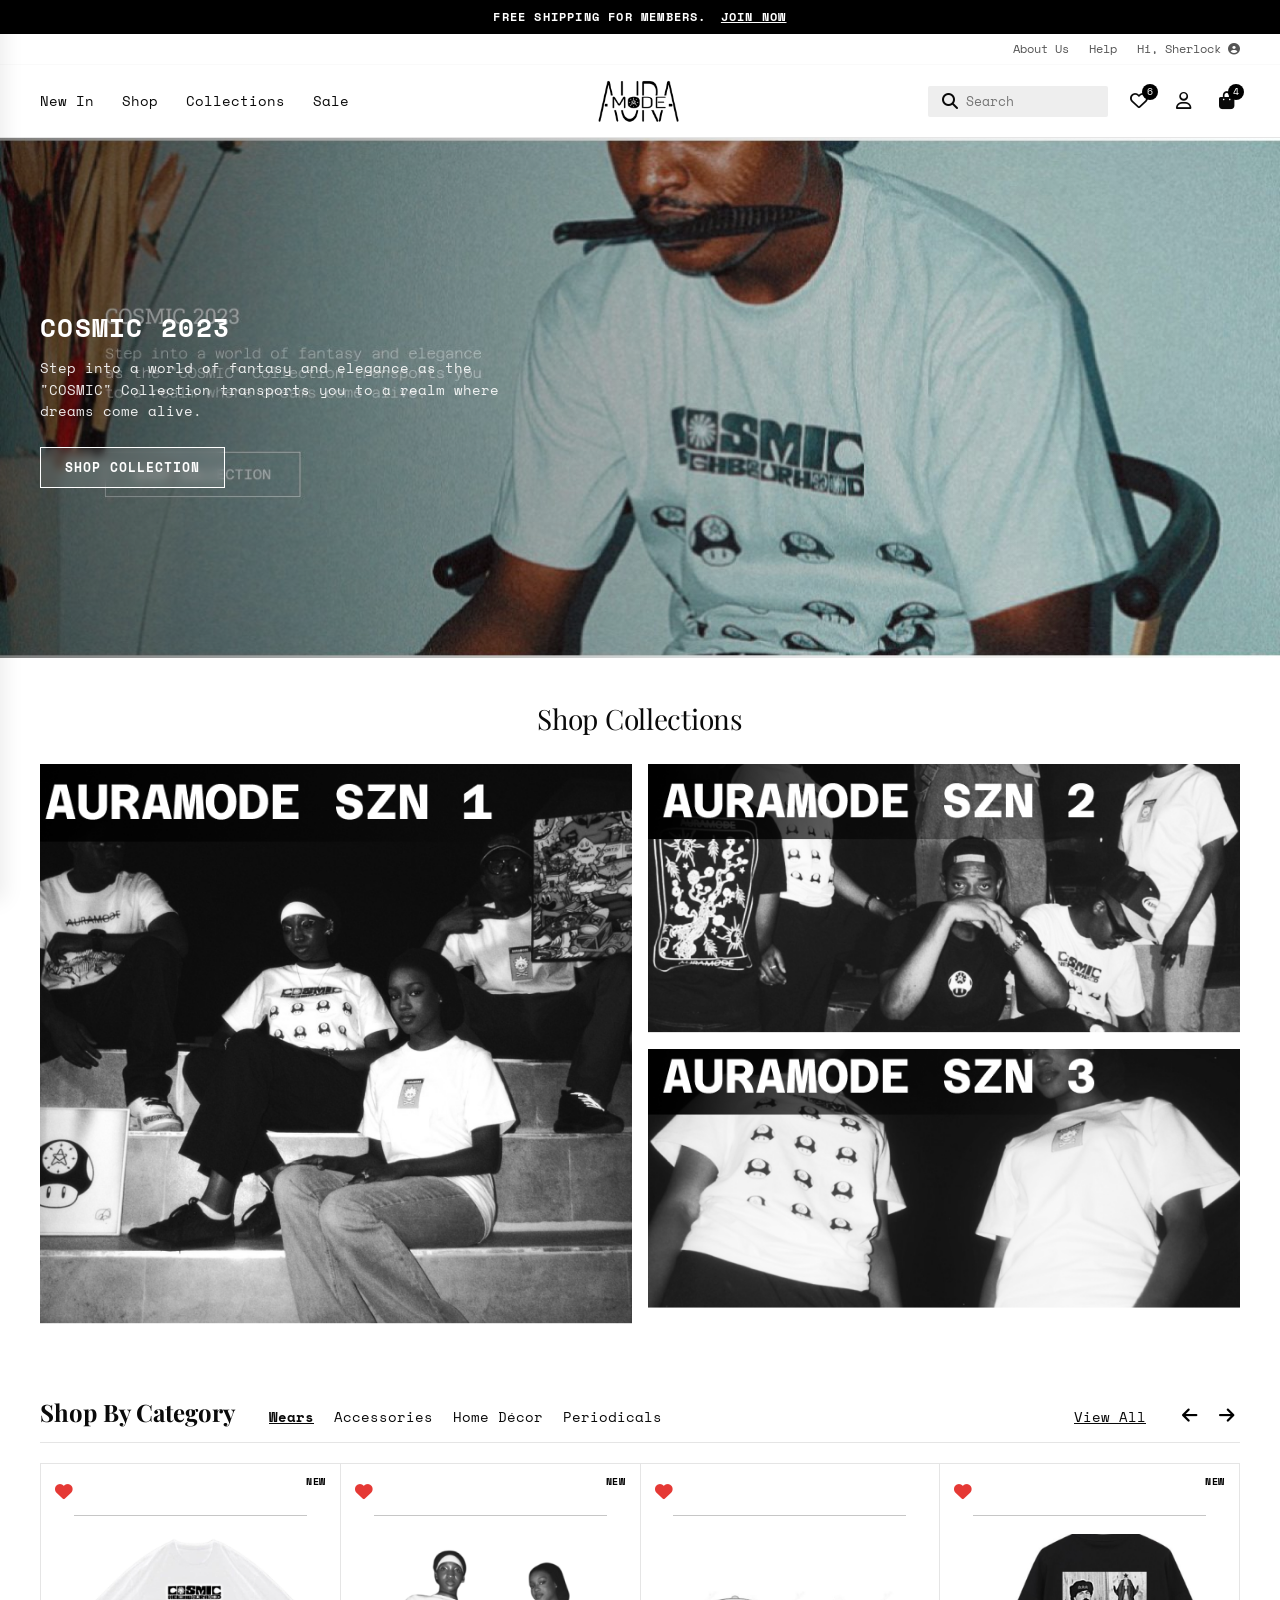
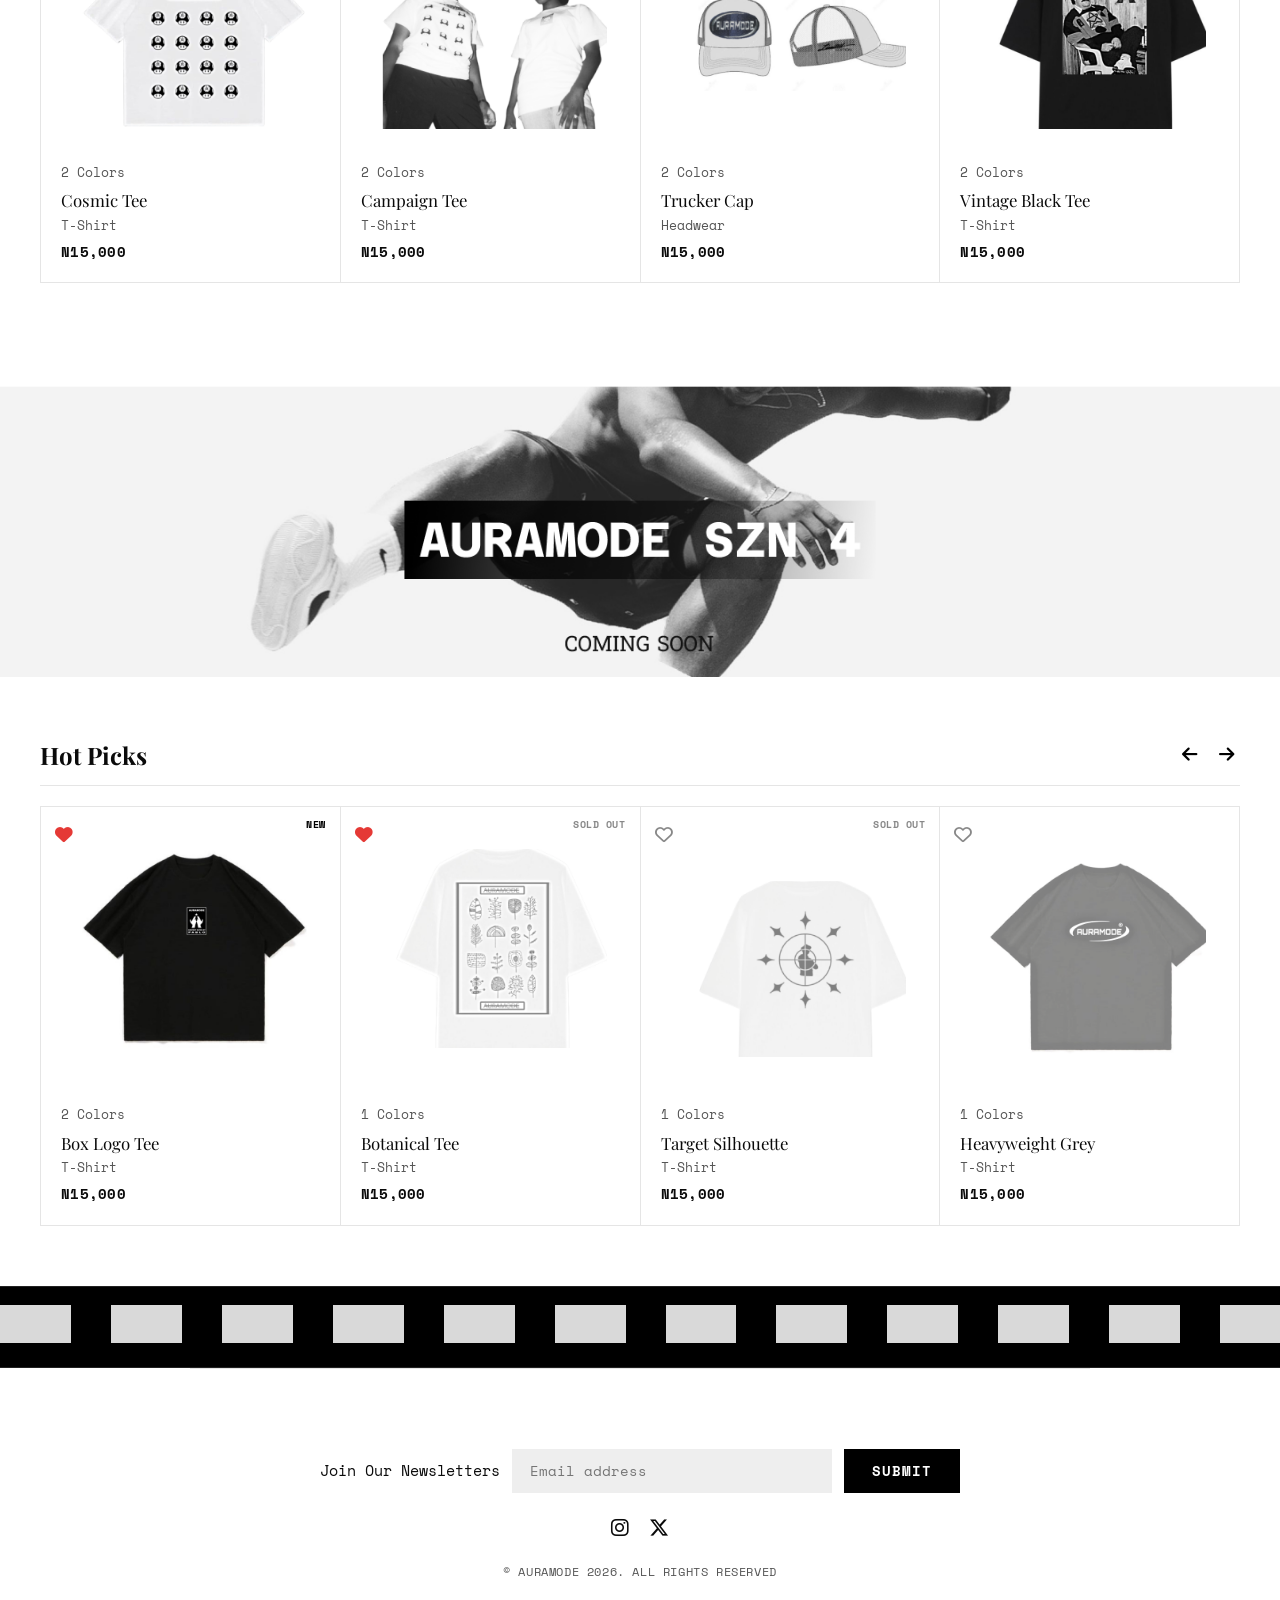
==== index.html @ 110dc744 "feat: complete AURAMODE full-stack website with SQLite backend, Paystack integration, and official b" ====
﻿<!DOCTYPE html>
<html lang="en">
<head>
  <meta charset="UTF-8">
  <meta name="viewport" content="width=device-width, initial-scale=1.0">
  <title>AURAMODE | High Fashion & Avant-Garde Streetwear</title>
  <link rel="stylesheet" href="https://cdnjs.cloudflare.com/ajax/libs/font-awesome/6.4.0/css/all.min.css">
  <link rel="stylesheet" href="css/style.css">
  <link rel="icon" type="image/png" href="assets/logo.png">
</head>
<body>

  <!-- Top Announcement Banner -->
  <div class="top-banner">
    FREE SHIPPING FOR MEMBERS. <a href="register.html">JOIN NOW</a>
  </div>

  <!-- Main Site Header -->
  <header class="site-header">
    <div class="header-top">
      <a href="about.html">About Us</a>
      <a href="about.html#help">Help</a>
      <a href="account.html" class="user-greeting">Hi, Sherlock <i class="fas fa-user-circle"></i></a>
    </div>
    <div class="header-main">
      <button class="mobile-menu-btn" onclick="toggleMobileMenu()" aria-label="Toggle Navigation">
        <i class="fas fa-bars"></i>
      </button>

      <nav>
        <ul class="nav-links">
          <li><a href="shop.html?tag=new">New In</a></li>
          <li><a href="shop.html">Shop</a></li>
          <li><a href="shop.html?tag=collections">Collections</a></li>
          <li><a href="shop.html?tag=sale">Sale</a></li>
        </ul>
      </nav>

      <a href="index.html" class="brand-logo">
        <img src="assets/logo.png" alt="AURAMODE Logo">
      </a>

      <div class="header-actions">
        <div class="search-box">
          <i class="fas fa-magnifying-glass"></i>
          <input type="text" placeholder="Search" class="header-search-input">
        </div>
        <a href="wishlist.html" class="action-icon-btn" aria-label="Wishlist">
          <i class="far fa-heart"></i>
          <span class="badge-count wishlist-badge">0</span>
        </a>
        <a href="account.html" class="action-icon-btn" aria-label="Account">
          <i class="far fa-user"></i>
        </a>
        <a href="cart.html" class="action-icon-btn" aria-label="Shopping Cart">
          <i class="fas fa-bag-shopping"></i>
          <span class="badge-count cart-badge">0</span>
        </a>
      </div>
    </div>
  </header>

  <!-- Mobile Navigation Drawer -->
  <div class="drawer-overlay" id="drawerOverlay" onclick="toggleMobileMenu()"></div>
  <aside class="mobile-drawer" id="mobileDrawer">
    <button class="drawer-close" onclick="toggleMobileMenu()" aria-label="Close Navigation"><i class="fas fa-times"></i></button>
    <a href="index.html" class="drawer-logo">
      <img src="assets/logo.png" alt="AURAMODE Logo">
    </a>
    <ul>
      <li><a href="shop.html?tag=new">New In</a></li>
      <li><a href="shop.html">Shop</a></li>
      <li><a href="shop.html?tag=collections">Collections</a></li>
      <li><a href="shop.html?tag=sale">Sale</a></li>
      <li><a href="wishlist.html">Wishlist</a></li>
      <li><a href="account.html">My Account</a></li>
      <li><a href="orders.html">My Orders</a></li>
      <li><a href="about.html">About Us</a></li>
    </ul>
  </aside>

  <!-- Hero Section -->
  <section class="hero-banner" style="background-image: url('assets/hero-cosmic.jpg');">
    <div class="hero-overlay"></div>
    <div class="hero-content">
      <h2>COSMIC 2023</h2>
      <p>Step into a world of fantasy and elegance as the "COSMIC" Collection transports you to a realm where dreams come alive.</p>
      <a href="shop.html" class="btn-outline-white">SHOP COLLECTION</a>
    </div>
  </section>

  <!-- Collections Section -->
  <section class="collections-section">
    <h2 class="section-title">Shop Collections</h2>
    <div class="collections-grid">
      <a href="shop.html?collection=SZN 1" class="collection-card szn-large">
        <img src="assets/szn1.png" alt="AURAMODE SZN 1">
      </a>
      <div class="collection-right-stack">
        <a href="shop.html?collection=SZN 2" class="collection-card">
          <img src="assets/szn2.png" alt="AURAMODE SZN 2">
        </a>
        <a href="shop.html?collection=SZN 3" class="collection-card">
          <img src="assets/szn3.png" alt="AURAMODE SZN 3">
        </a>
      </div>
    </div>
  </section>

  <!-- Shop By Category Section -->
  <section class="collections-section" style="margin-top: 60px;">
    <div style="display: flex; justify-content: space-between; align-items: baseline; border-bottom: 1px solid var(--border-light); padding-bottom: 12px;">
      <div>
        <h2 style="font-family: var(--font-serif); font-size: 1.5rem; display: inline-block; margin-right: 24px;">Shop By Category</h2>
        <span style="font-size: 0.85rem; display: inline-flex; gap: 20px;">
          <a href="shop.html?category=wears" style="text-decoration: underline; font-weight: 700;">Wears</a>
          <a href="shop.html?category=accessories">Accessories</a>
          <a href="shop.html?category=homedecor">Home Décor</a>
          <a href="shop.html?category=periodicals">Periodicals</a>
        </span>
      </div>
      <div>
        <a href="shop.html" style="font-size: 0.85rem; text-decoration: underline; margin-right: 20px;">View All</a>
        <button onclick="scrollGrid('catGrid', -300)" class="action-icon-btn"><i class="fas fa-arrow-left"></i></button>
        <button onclick="scrollGrid('catGrid', 300)" class="action-icon-btn"><i class="fas fa-arrow-right"></i></button>
      </div>
    </div>

    <div class="product-grid" id="catGrid">
      <!-- Populated via script -->
    </div>
  </section>

  <!-- Lookbook SZN 4 Banner -->
  <section class="szn4-wide-banner">
    <a href="shop.html?collection=SZN 4">
      <img src="assets/szn4-banner.png" alt="AURAMODE SZN 4 COMING SOON">
    </a>
  </section>

  <!-- Hot Picks Section -->
  <section class="collections-section">
    <div style="display: flex; justify-content: space-between; align-items: center; border-bottom: 1px solid var(--border-light); padding-bottom: 12px;">
      <h2 style="font-family: var(--font-serif); font-size: 1.5rem;">Hot Picks</h2>
      <div>
        <button onclick="scrollGrid('hotPicksGrid', -300)" class="action-icon-btn"><i class="fas fa-arrow-left"></i></button>
        <button onclick="scrollGrid('hotPicksGrid', 300)" class="action-icon-btn"><i class="fas fa-arrow-right"></i></button>
      </div>
    </div>

    <div class="product-grid" id="hotPicksGrid">
      <!-- Populated via script -->
    </div>
  </section>

  <!-- Continuous Repeating Logo Strip -->
  <section class="marquee-container" style="margin-top: 60px;">
    <div class="marquee-content">
      <img src="assets/logo.png" alt="AURA">
      <img src="assets/logo.png" alt="AURA">
      <img src="assets/logo.png" alt="AURA">
      <img src="assets/logo.png" alt="AURA">
      <img src="assets/logo.png" alt="AURA">
      <img src="assets/logo.png" alt="AURA">
      <img src="assets/logo.png" alt="AURA">
      <img src="assets/logo.png" alt="AURA">
      <img src="assets/logo.png" alt="AURA">
      <img src="assets/logo.png" alt="AURA">
      <img src="assets/logo.png" alt="AURA">
      <img src="assets/logo.png" alt="AURA">
    </div>
  </section>

  <!-- Newsletter Signup & Footer -->
  <footer class="newsletter-section">
    <form class="newsletter-form">
      <label class="newsletter-label">Join Our Newsletters</label>
      <input type="email" placeholder="Email address" class="newsletter-input" required>
      <button type="submit" class="btn-dark">SUBMIT</button>
    </form>

    <div class="social-links">
      <a href="https://instagram.com/auramode.ng" target="_blank" rel="noopener" aria-label="Instagram (@auramode.ng)"><i class="fab fa-instagram"></i></a>
      <a href="https://twitter.com" target="_blank" rel="noopener" aria-label="X / Twitter"><i class="fab fa-x-twitter"></i></a>
    </div>

    <p class="footer-copy">© AURAMODE 2026. ALL RIGHTS RESERVED</p>
  </footer>

  <script src="js/store.js"></script>
  <script src="js/app.js"></script>
  <script>
    function renderProductCard(p) {
      const isFav = store.isInWishlist(p.id);
      return `
        <div class="product-card">
          <button class="wishlist-toggle-btn ${isFav ? 'active' : ''}" onclick="toggleFav(event, '${p.id}')" aria-label="Save to Wishlist">
            <i class="${isFav ? 'fas' : 'far'} fa-heart"></i>
          </button>
          ${p.badge ? `<div class="product-badges"><span class="badge-tag ${p.badge === 'NEW' ? 'badge-new' : 'badge-soldout'}">${p.badge}</span></div>` : ''}
          <a href="product-detail.html?id=${p.id}" class="product-thumb-container">
            <img src="${p.image}" alt="${p.name}">
          </a>
          <div class="product-card-meta">
            <p class="product-color-count">${p.colors.length} Colors</p>
            <h3 class="product-card-title"><a href="product-detail.html?id=${p.id}">${p.name}</a></h3>
            <p class="product-card-subtitle">${p.subtitle}</p>
            <div class="product-card-price-row">
              <span class="product-price">${formatNaira(p.price)}</span>
            </div>
          </div>
        </div>
      `;
    }

    function toggleFav(e, pid) {
      e.stopPropagation();
      store.toggleWishlist(pid);
      renderSections();
      showToast(store.isInWishlist(pid) ? 'Saved to Wishlist' : 'Removed from Wishlist');
    }

    function scrollGrid(gridId, offset) {
      const el = document.getElementById(gridId);
      if (el) el.scrollBy({ left: offset, behavior: 'smooth' });
    }

    function renderSections() {
      const catGrid = document.getElementById('catGrid');
      const hotPicksGrid = document.getElementById('hotPicksGrid');
      if (catGrid) {
        catGrid.innerHTML = PRODUCTS.slice(0, 4).map(renderProductCard).join('');
      }
      if (hotPicksGrid) {
        hotPicksGrid.innerHTML = PRODUCTS.slice(4, 8).map(renderProductCard).join('');
      }
    }

    document.addEventListener('DOMContentLoaded', renderSections);
  </script>
</body>
</html>
---- css/style.css ----
@import url('https://fonts.googleapis.com/css2?family=Cinzel:wght@400;600;700&family=Playfair+Display:ital,wght@0,400;0,600;0,700;1,400&family=Space+Grotesk:wght@300;400;500;600;700&family=Space+Mono:ital,wght@0,400;0,700;1,400&display=swap');

:root {
  --font-serif: 'Playfair Display', Georgia, serif;
  --font-display: 'Cinzel', serif;
  --font-mono: 'Space Mono', 'Courier New', monospace;
  --font-sans: 'Space Grotesk', -apple-system, BlinkMacSystemFont, sans-serif;
  
  --bg-primary: #ffffff;
  --bg-secondary: #f6f6f6;
  --bg-input: #eeeeee;
  --text-primary: #0a0a0a;
  --text-secondary: #555555;
  --text-muted: #888888;
  --border-light: #e5e5e5;
  --border-dark: #000000;
  --accent-red: #d32f2f;
  --header-height: 80px;
}

* {
  box-sizing: border-box;
  margin: 0;
  padding: 0;
}

body {
  font-family: var(--font-mono);
  background-color: var(--bg-primary);
  color: var(--text-primary);
  line-height: 1.5;
  -webkit-font-smoothing: antialiased;
  overflow-x: hidden;
}

a {
  color: inherit;
  text-decoration: none;
  transition: opacity 0.2s ease;
}

a:hover {
  opacity: 0.75;
}

button, input, select, textarea {
  font-family: inherit;
  font-size: 0.9rem;
  border: none;
  outline: none;
}

button {
  cursor: pointer;
  background: none;
  transition: all 0.2s ease;
}

img {
  max-width: 100%;
  height: auto;
  display: block;
}

/* ---------------- Top Banner ---------------- */
.top-banner {
  background-color: #000000;
  color: #ffffff;
  text-align: center;
  padding: 8px 16px;
  font-size: 0.75rem;
  letter-spacing: 0.1em;
  font-weight: 700;
  text-transform: uppercase;
}

.top-banner a {
  color: #ffffff;
  text-decoration: underline;
  margin-left: 6px;
}

/* ---------------- Header ---------------- */
.site-header {
  border-bottom: 1px solid var(--border-light);
  background: #ffffff;
  position: sticky;
  top: 0;
  z-index: 100;
}

.header-top {
  display: flex;
  justify-content: flex-end;
  gap: 20px;
  padding: 6px 40px;
  font-size: 0.75rem;
  border-bottom: 1px solid #fafafa;
}

.header-top a {
  color: var(--text-secondary);
}

.header-main {
  display: flex;
  align-items: center;
  justify-content: space-between;
  padding: 12px 40px;
  max-width: 1440px;
  margin: 0 auto;
}

.nav-links {
  display: flex;
  gap: 28px;
  list-style: none;
  font-size: 0.9rem;
  font-weight: 500;
}

.brand-logo {
  display: flex;
  justify-content: center;
  align-items: center;
}

.brand-logo img {
  height: 48px;
  object-fit: contain;
}

.header-actions {
  display: flex;
  align-items: center;
  gap: 16px;
}

.search-box {
  display: flex;
  align-items: center;
  background-color: var(--bg-input);
  padding: 6px 14px;
  border-radius: 2px;
  gap: 8px;
  width: 180px;
}

.search-box input {
  background: transparent;
  width: 100%;
  font-size: 0.8rem;
}

.action-icon-btn {
  display: inline-flex;
  align-items: center;
  justify-content: center;
  position: relative;
  font-size: 1.1rem;
  padding: 6px;
}

.badge-count {
  position: absolute;
  top: -2px;
  right: -4px;
  background: #000000;
  color: #ffffff;
  font-size: 0.65rem;
  width: 16px;
  height: 16px;
  border-radius: 50%;
  display: flex;
  align-items: center;
  justify-content: center;
  font-family: var(--font-mono);
}

.mobile-menu-btn {
  display: none;
  font-size: 1.4rem;
}

/* ---------------- Breadcrumbs ---------------- */
.breadcrumbs {
  padding: 16px 40px;
  font-size: 0.8rem;
  color: var(--text-secondary);
  max-width: 1440px;
  margin: 0 auto;
}

.breadcrumbs a {
  color: var(--text-primary);
}

.breadcrumbs span {
  margin: 0 6px;
}

/* ---------------- Typography ---------------- */
h1.page-title, h2.section-title {
  font-family: var(--font-serif);
  font-weight: 400;
  letter-spacing: -0.01em;
}

h1.page-title {
  font-size: 2.2rem;
  margin-bottom: 24px;
}

h2.section-title {
  font-size: 1.75rem;
  text-align: center;
  margin: 40px 0 24px;
}

/* ---------------- Hero Section ---------------- */
.hero-banner {
  position: relative;
  width: 100%;
  min-height: 520px;
  background-size: cover;
  background-position: center top;
  display: flex;
  align-items: center;
  padding: 40px;
}

.hero-overlay {
  position: absolute;
  inset: 0;
  background: linear-gradient(to right, rgba(0,0,0,0.5) 0%, rgba(0,0,0,0.1) 60%, transparent 100%);
}

.hero-content {
  position: relative;
  z-index: 2;
  color: #ffffff;
  max-width: 480px;
}

.hero-content h2 {
  font-family: var(--font-mono);
  font-size: 1.6rem;
  font-weight: 700;
  margin-bottom: 12px;
  letter-spacing: 0.05em;
}

.hero-content p {
  font-size: 0.85rem;
  line-height: 1.6;
  margin-bottom: 24px;
  opacity: 0.9;
}

.btn-outline-white {
  display: inline-block;
  border: 1px solid #ffffff;
  color: #ffffff;
  padding: 10px 24px;
  font-size: 0.8rem;
  font-weight: 600;
  letter-spacing: 0.08em;
  text-transform: uppercase;
  background: rgba(255, 255, 255, 0.1);
  backdrop-filter: blur(4px);
  transition: all 0.2s ease;
}

.btn-outline-white:hover {
  background: #ffffff;
  color: #000000;
}

/* ---------------- Collections Grid ---------------- */
.collections-section {
  max-width: 1440px;
  margin: 0 auto;
  padding: 0 40px;
}

.collections-grid {
  display: grid;
  grid-template-columns: 1fr 1fr;
  gap: 16px;
}

.collection-card {
  position: relative;
  overflow: hidden;
  display: block;
}

.collection-card img {
  width: 100%;
  height: 100%;
  object-fit: cover;
  transition: transform 0.4s ease;
}

.collection-card:hover img {
  transform: scale(1.02);
}

.collection-card.szn-large {
  grid-row: span 2;
}

.collection-right-stack {
  display: flex;
  flex-direction: column;
  gap: 16px;
}

/* ---------------- Product Grid & Cards ---------------- */
.product-grid {
  display: grid;
  grid-template-columns: repeat(4, 1fr);
  border-top: 1px solid var(--border-light);
  border-left: 1px solid var(--border-light);
  margin: 20px 0;
}

.product-grid.cols-2 {
  grid-template-columns: repeat(2, 1fr);
}

.product-card {
  border-right: 1px solid var(--border-light);
  border-bottom: 1px solid var(--border-light);
  padding: 24px 20px 20px;
  background: #ffffff;
  display: flex;
  flex-direction: column;
  position: relative;
  transition: background-color 0.2s ease;
}

.product-card:hover {
  background-color: #fafafa;
}

.product-thumb-container {
  position: relative;
  aspect-ratio: 1 / 1;
  display: flex;
  align-items: center;
  justify-content: center;
  margin-bottom: 16px;
  overflow: hidden;
}

.product-thumb-container img {
  max-height: 90%;
  max-width: 90%;
  object-fit: contain;
  transition: transform 0.3s ease;
}

.product-card:hover .product-thumb-container img {
  transform: scale(1.04);
}

.product-badges {
  position: absolute;
  top: 8px;
  right: 8px;
  display: flex;
  flex-direction: column;
  gap: 4px;
}

.badge-tag {
  font-size: 0.65rem;
  font-weight: 700;
  letter-spacing: 0.05em;
  padding: 2px 6px;
  text-transform: uppercase;
}

.badge-new {
  color: #000000;
}

.badge-soldout {
  color: var(--text-muted);
}

.wishlist-toggle-btn {
  position: absolute;
  top: 8px;
  left: 8px;
  background: transparent;
  padding: 6px;
  font-size: 1.1rem;
  color: var(--text-muted);
  transition: color 0.2s ease;
  z-index: 5;
}

.wishlist-toggle-btn.active {
  color: #e53935;
}

.product-card-meta {
  margin-top: auto;
}

.product-color-count {
  font-size: 0.8rem;
  color: var(--text-secondary);
  margin-bottom: 6px;
}

.product-card-title {
  font-family: var(--font-serif);
  font-size: 1.05rem;
  font-weight: 400;
  margin-bottom: 2px;
}

.product-card-subtitle {
  font-size: 0.8rem;
  color: var(--text-secondary);
  margin-bottom: 6px;
}

.product-card-price-row {
  display: flex;
  align-items: center;
  justify-content: space-between;
  margin-top: 4px;
}

.product-price {
  font-size: 0.9rem;
  font-weight: 700;
  letter-spacing: 0.02em;
}

/* ---------------- Lookbook SZN 4 Banner ---------------- */
.szn4-wide-banner {
  width: 100%;
  margin: 60px 0;
  position: relative;
  background-color: #f2f2f2;
}

.szn4-wide-banner img {
  width: 100%;
  max-height: 400px;
  object-fit: cover;
}

/* ---------------- Marquee Strip ---------------- */
.marquee-container {
  overflow: hidden;
  white-space: nowrap;
  background: #000000;
  padding: 18px 0;
  border-top: 1px solid #222;
  border-bottom: 1px solid #222;
}

.marquee-content {
  display: inline-flex;
  animation: marquee 20s linear infinite;
  gap: 40px;
  align-items: center;
}

.marquee-content img {
  height: 38px;
  filter: brightness(0) invert(1);
  opacity: 0.85;
}

@keyframes marquee {
  0% { transform: translateX(0); }
  100% { transform: translateX(-50%); }
}

/* ---------------- Newsletter Section ---------------- */
.newsletter-section {
  padding: 60px 40px;
  text-align: center;
  border-top: 1px solid var(--border-light);
  max-width: 900px;
  margin: 0 auto;
}

.newsletter-form {
  display: flex;
  justify-content: center;
  align-items: center;
  gap: 12px;
  margin: 20px 0;
}

.newsletter-label {
  font-size: 0.95rem;
}

.newsletter-input {
  background: var(--bg-input);
  padding: 12px 18px;
  width: 320px;
  font-size: 0.85rem;
}

.btn-dark {
  background: #000000;
  color: #ffffff;
  padding: 12px 28px;
  font-weight: 600;
  letter-spacing: 0.08em;
  text-transform: uppercase;
  font-size: 0.85rem;
  display: inline-flex;
  align-items: center;
  justify-content: center;
  cursor: pointer;
}

.btn-dark:hover {
  background: #222222;
}

.btn-outline-dark {
  border: 1px solid #000000;
  background: #ffffff;
  color: #000000;
  padding: 12px 28px;
  font-weight: 600;
  letter-spacing: 0.08em;
  text-transform: uppercase;
  font-size: 0.85rem;
}

.btn-outline-dark:hover {
  background: #000000;
  color: #ffffff;
}

.social-links {
  display: flex;
  justify-content: center;
  gap: 20px;
  font-size: 1.25rem;
  margin: 20px 0;
}

.footer-copy {
  font-size: 0.75rem;
  color: var(--text-secondary);
  letter-spacing: 0.05em;
  margin-top: 16px;
}

/* ---------------- Filter & Categories Bar (Shop) ---------------- */
.categories-visual-row {
  display: grid;
  grid-template-columns: repeat(4, 1fr);
  gap: 16px;
  padding: 24px 40px;
  max-width: 1440px;
  margin: 0 auto;
}

.category-visual-card {
  text-align: center;
  cursor: pointer;
}

.category-visual-card .img-box {
  border: 1px solid var(--border-light);
  overflow: hidden;
  margin-bottom: 8px;
}

.category-visual-card img {
  width: 100%;
  aspect-ratio: 1.1 / 1;
  object-fit: cover;
  transition: transform 0.3s ease;
}

.category-visual-card:hover img {
  transform: scale(1.05);
}

.category-visual-card p {
  font-size: 0.85rem;
  color: var(--text-primary);
}

.shop-controls-bar {
  display: flex;
  justify-content: space-between;
  align-items: center;
  padding: 16px 40px;
  border-top: 1px solid var(--border-light);
  border-bottom: 1px solid var(--border-light);
  max-width: 1440px;
  margin: 0 auto;
}

.filters-left {
  display: flex;
  gap: 12px;
  align-items: center;
}

.filter-select {
  border: 1px solid var(--border-light);
  padding: 6px 14px;
  background: #ffffff;
  font-size: 0.85rem;
  cursor: pointer;
}

.controls-right {
  display: flex;
  align-items: center;
  gap: 16px;
}

.grid-view-toggles {
  display: flex;
  gap: 8px;
  font-size: 1.1rem;
}

.grid-toggle-btn {
  padding: 4px;
  color: var(--text-muted);
}

.grid-toggle-btn.active {
  color: var(--text-primary);
}

/* ---------------- Product Detail Page Layout ---------------- */
.product-detail-container {
  display: grid;
  grid-template-columns: 1.1fr 0.9fr;
  gap: 40px;
  max-width: 1440px;
  margin: 20px auto;
  padding: 0 40px;
}

.product-gallery-quad {
  display: grid;
  grid-template-columns: 1fr 1fr;
  border-top: 1px solid var(--border-light);
  border-left: 1px solid var(--border-light);
}

.gallery-quad-item {
  border-right: 1px solid var(--border-light);
  border-bottom: 1px solid var(--border-light);
  aspect-ratio: 1 / 1;
  display: flex;
  align-items: center;
  justify-content: center;
  overflow: hidden;
  background: #ffffff;
  cursor: pointer;
}

.gallery-quad-item img {
  width: 100%;
  height: 100%;
  object-fit: cover;
  transition: transform 0.3s ease;
}

.gallery-quad-item:hover img {
  transform: scale(1.05);
}

.product-info-panel {
  padding-left: 20px;
}

.product-info-panel h1 {
  font-family: var(--font-serif);
  font-size: 2.2rem;
  margin-bottom: 4px;
}

.product-info-panel .product-sub {
  font-size: 0.9rem;
  color: var(--text-secondary);
  margin-bottom: 20px;
}

.product-info-panel .product-price-lg {
  font-size: 1.3rem;
  font-weight: 700;
  margin-bottom: 28px;
}

.swatch-group {
  margin-bottom: 24px;
}

.swatch-label {
  font-size: 0.85rem;
  margin-bottom: 8px;
  color: var(--text-secondary);
}

.color-swatches-row {
  display: flex;
  gap: 12px;
  align-items: center;
}

.color-swatch-thumb {
  width: 50px;
  height: 50px;
  border: 1px solid var(--border-light);
  padding: 2px;
  cursor: pointer;
  background: #fff;
}

.color-swatch-thumb.active {
  border: 1.5px solid #000000;
}

.color-swatch-thumb img {
  width: 100%;
  height: 100%;
  object-fit: contain;
}

.size-select-group {
  margin-bottom: 24px;
}

.size-select-header {
  display: flex;
  justify-content: space-between;
  font-size: 0.85rem;
  margin-bottom: 8px;
}

.size-guide-link {
  text-decoration: underline;
  cursor: pointer;
}

.sizes-row {
  display: flex;
  gap: 8px;
}

.size-btn {
  border: 1px solid var(--border-light);
  background: #ffffff;
  padding: 8px 16px;
  font-size: 0.85rem;
  cursor: pointer;
  min-width: 44px;
  text-align: center;
}

.size-btn.active {
  border-color: #000000;
  background: #000000;
  color: #ffffff;
}

.size-btn:disabled {
  background: #f0f0f0;
  color: #aaa;
  cursor: not-allowed;
}

.action-buttons-row {
  display: flex;
  gap: 12px;
  margin: 30px 0;
}

.action-buttons-row .btn-add-to-cart {
  flex: 1;
  padding: 14px;
  background: #000000;
  color: #ffffff;
  font-weight: 700;
  letter-spacing: 0.08em;
  text-transform: uppercase;
}

.action-buttons-row .btn-wishlist {
  width: 50px;
  border: 1px solid var(--border-light);
  display: flex;
  align-items: center;
  justify-content: center;
  font-size: 1.2rem;
}

/* Accordions */
.accordion-item {
  border-bottom: 1px solid var(--border-light);
}

.accordion-header {
  display: flex;
  justify-content: space-between;
  align-items: center;
  padding: 16px 0;
  cursor: pointer;
  font-size: 0.95rem;
  font-weight: 600;
}

.accordion-body {
  padding-bottom: 16px;
  font-size: 0.85rem;
  line-height: 1.6;
  color: var(--text-secondary);
  display: none;
}

.accordion-item.open .accordion-body {
  display: block;
}

/* ---------------- Shopping Cart & Summary ---------------- */
.cart-layout {
  display: grid;
  grid-template-columns: 1.4fr 1fr;
  gap: 40px;
  max-width: 1440px;
  margin: 20px auto 60px;
  padding: 0 40px;
}

.cart-items-list {
  display: flex;
  flex-direction: column;
  gap: 16px;
}

.cart-item-card {
  display: grid;
  grid-template-columns: 120px 1fr auto;
  border: 1px solid var(--border-light);
  padding: 16px;
  gap: 20px;
  position: relative;
  background: #ffffff;
}

.cart-item-img {
  aspect-ratio: 1/1;
  display: flex;
  align-items: center;
  justify-content: center;
  background: #fafafa;
}

.cart-item-img img {
  max-height: 90%;
  max-width: 90%;
  object-fit: contain;
}

.cart-item-details h3 {
  font-family: var(--font-mono);
  font-size: 1.05rem;
  margin-bottom: 6px;
}

.cart-item-meta {
  font-size: 0.85rem;
  color: var(--text-secondary);
  line-height: 1.6;
}

.cart-item-actions {
  display: flex;
  justify-content: space-between;
  align-items: center;
  margin-top: 14px;
}

.qty-stepper {
  display: inline-flex;
  align-items: center;
  gap: 8px;
  font-size: 0.85rem;
}

.qty-btn {
  padding: 2px 8px;
  border: 1px solid var(--border-light);
}

.order-summary-box {
  border: 1px solid var(--border-light);
  padding: 24px;
  background: #ffffff;
  height: fit-content;
}

.order-summary-box h2 {
  font-size: 1.1rem;
  font-weight: 700;
  letter-spacing: 0.05em;
  margin-bottom: 20px;
  text-transform: uppercase;
}

.summary-line {
  display: flex;
  justify-content: space-between;
  margin-bottom: 12px;
  font-size: 0.9rem;
}

.summary-total {
  border-top: 1px solid var(--border-light);
  padding-top: 16px;
  margin-top: 16px;
  font-weight: 700;
  font-size: 1.1rem;
}

/* ---------------- Checkout Form ---------------- */
.checkout-layout {
  display: grid;
  grid-template-columns: 1.2fr 0.8fr;
  gap: 40px;
  max-width: 1440px;
  margin: 30px auto;
  padding: 0 40px;
}

.form-row {
  display: grid;
  grid-template-columns: 1fr 1fr;
  gap: 16px;
  margin-bottom: 16px;
}

.form-group {
  margin-bottom: 16px;
}

.form-group label {
  display: block;
  font-size: 0.75rem;
  color: var(--text-secondary);
  margin-bottom: 4px;
}

.form-input {
  width: 100%;
  background: var(--bg-input);
  padding: 14px 16px;
  font-size: 0.9rem;
  border-radius: 2px;
}

.form-error-note {
  border: 1px solid var(--accent-red);
  color: var(--accent-red);
  font-size: 0.75rem;
  padding: 4px 8px;
  margin-top: 4px;
  display: inline-block;
}

.checkbox-label {
  display: flex;
  align-items: center;
  gap: 10px;
  font-size: 0.85rem;
  margin-bottom: 12px;
  cursor: pointer;
}

/* ---------------- Modals & Toasts ---------------- */
.modal-overlay {
  position: fixed;
  inset: 0;
  background: rgba(0, 0, 0, 0.6);
  backdrop-filter: blur(2px);
  z-index: 999;
  display: none;
  align-items: center;
  justify-content: center;
  padding: 20px;
}

.modal-content {
  background: #ffffff;
  padding: 36px;
  max-width: 520px;
  width: 100%;
  position: relative;
  border: 1px solid var(--border-light);
}

.modal-close-btn {
  position: absolute;
  top: 16px;
  right: 16px;
  font-size: 1.3rem;
}

.toast-notification {
  position: fixed;
  bottom: 24px;
  right: 24px;
  background: #000000;
  color: #ffffff;
  padding: 12px 24px;
  font-size: 0.85rem;
  letter-spacing: 0.05em;
  z-index: 1000;
  transform: translateY(100px);
  opacity: 0;
  transition: all 0.3s ease;
  pointer-events: none;
}

.toast-notification.show {
  transform: translateY(0);
  opacity: 1;
}

/* ---------------- Responsiveness ---------------- */
@media (max-width: 1024px) {
  .product-grid {
    grid-template-columns: repeat(2, 1fr);
  }
  .product-detail-container, .cart-layout, .checkout-layout {
    grid-template-columns: 1fr;
  }
  .categories-visual-row {
    grid-template-columns: repeat(2, 1fr);
  }
}

@media (max-width: 768px) {
  .header-main {
    padding: 12px 20px;
  }
  .nav-links, .search-box, .header-top {
    display: none;
  }
  .mobile-menu-btn {
    display: block;
  }
  .collections-grid {
    grid-template-columns: 1fr;
  }
  .collection-card.szn-large {
    grid-row: auto;
  }
  .product-grid {
    grid-template-columns: 1fr;
  }
  .newsletter-form {
    flex-direction: column;
    align-items: stretch;
  }
  .newsletter-input {
    width: 100%;
  }
  .product-gallery-quad {
    grid-template-columns: 1fr;
  }
}

/* ---------------- Mobile Navigation Drawer ---------------- */
.drawer-overlay {
  display: none;
  position: fixed;
  inset: 0;
  background: rgba(0, 0, 0, 0.5);
  z-index: 200;
}

.mobile-drawer {
  position: fixed;
  top: 0;
  left: 0;
  width: 280px;
  height: 100vh;
  background: #ffffff;
  z-index: 300;
  padding: 24px 28px;
  display: flex;
  flex-direction: column;
  transform: translateX(-100%);
  transition: transform 0.3s ease;
  border-right: 1px solid var(--border-light);
  overflow-y: auto;
  box-shadow: 4px 0 20px rgba(0, 0, 0, 0.08);
}

.mobile-drawer.open {
  transform: translateX(0);
}

.drawer-overlay.open {
  display: block;
}

.drawer-close {
  align-self: flex-end;
  font-size: 1.3rem;
  margin-bottom: 24px;
  padding: 4px;
  color: var(--text-secondary);
  background: none;
  border: none;
  cursor: pointer;
}

.mobile-drawer .drawer-logo {
  margin-bottom: 28px;
  display: inline-block;
}

.mobile-drawer .drawer-logo img {
  height: 32px;
  object-fit: contain;
}

.mobile-drawer ul {
  list-style: none;
  display: flex;
  flex-direction: column;
}

.mobile-drawer ul li a {
  display: block;
  padding: 14px 0;
  font-size: 0.9rem;
  font-weight: 600;
  letter-spacing: 0.08em;
  text-transform: uppercase;
  border-bottom: 1px solid var(--border-light);
  color: var(--text-primary);
  text-decoration: none;
  transition: opacity 0.2s;
}

.mobile-drawer ul li a:hover {
  opacity: 0.6;
}
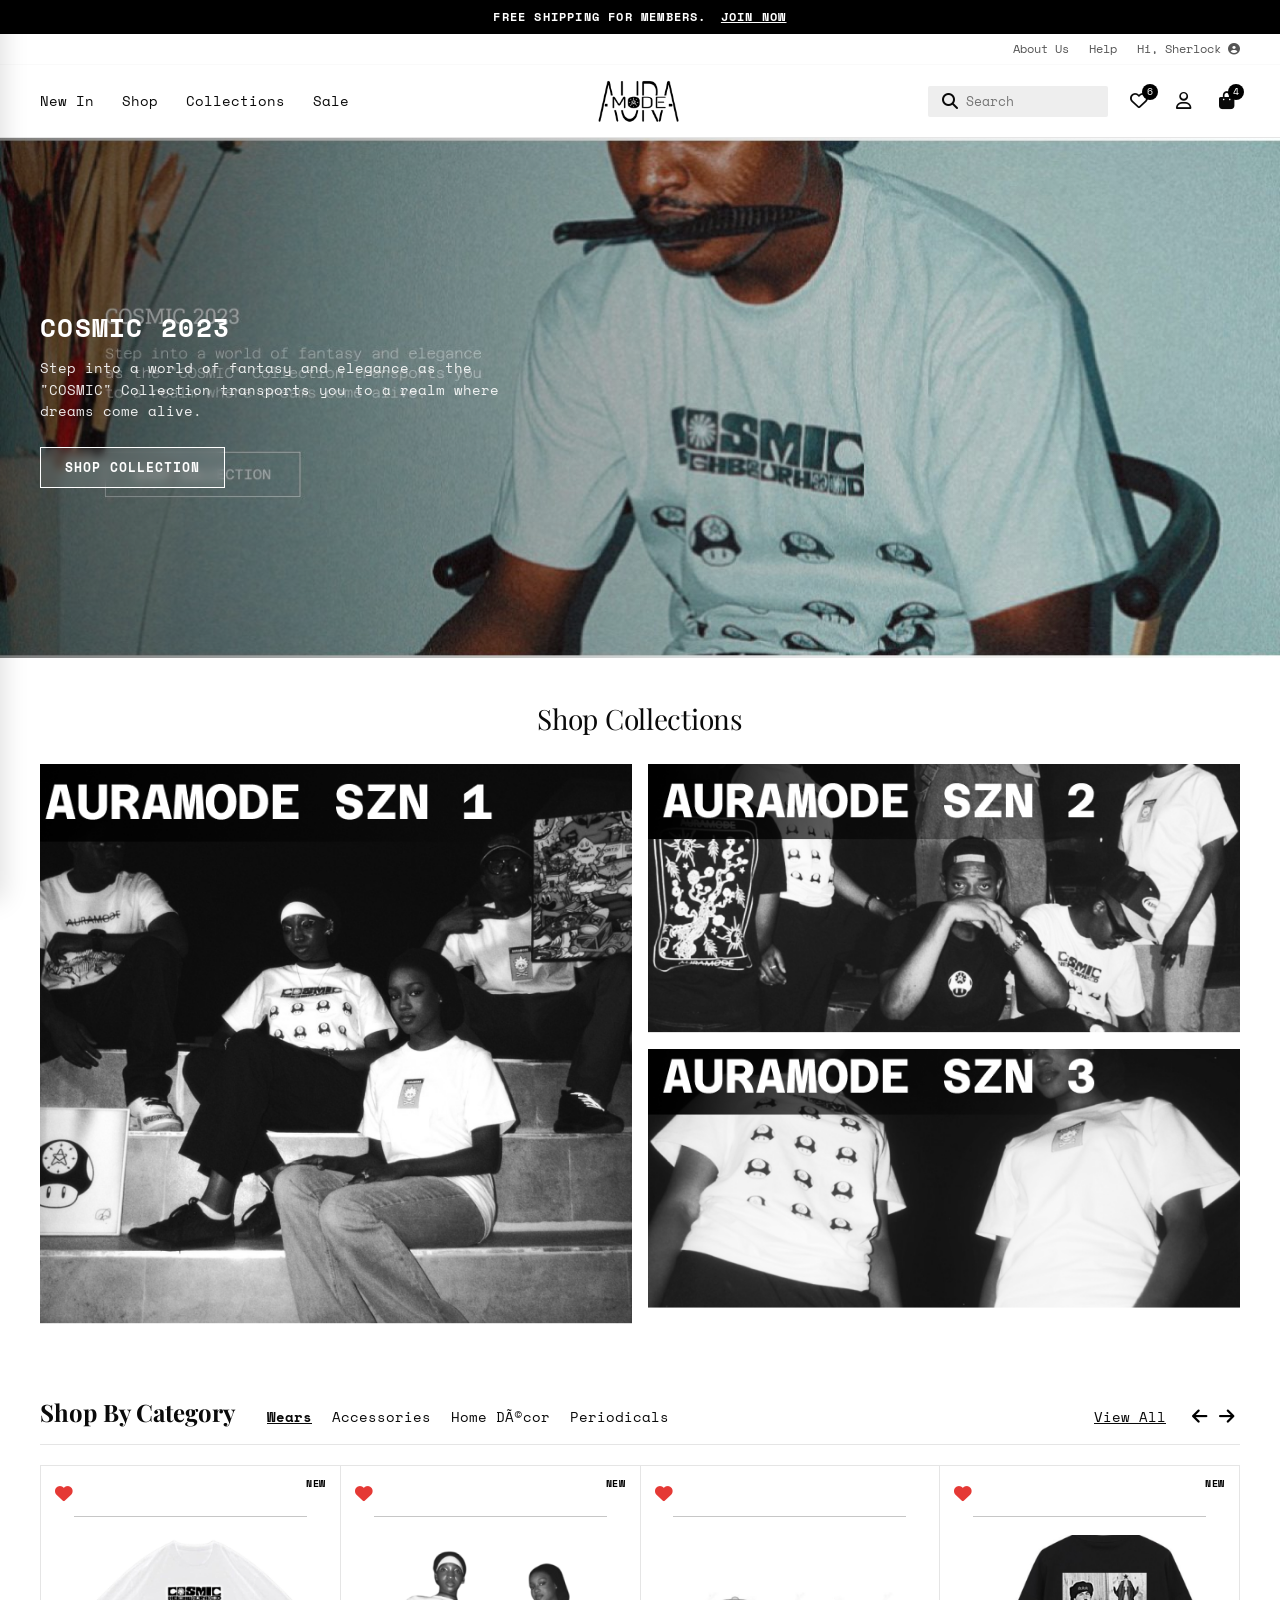
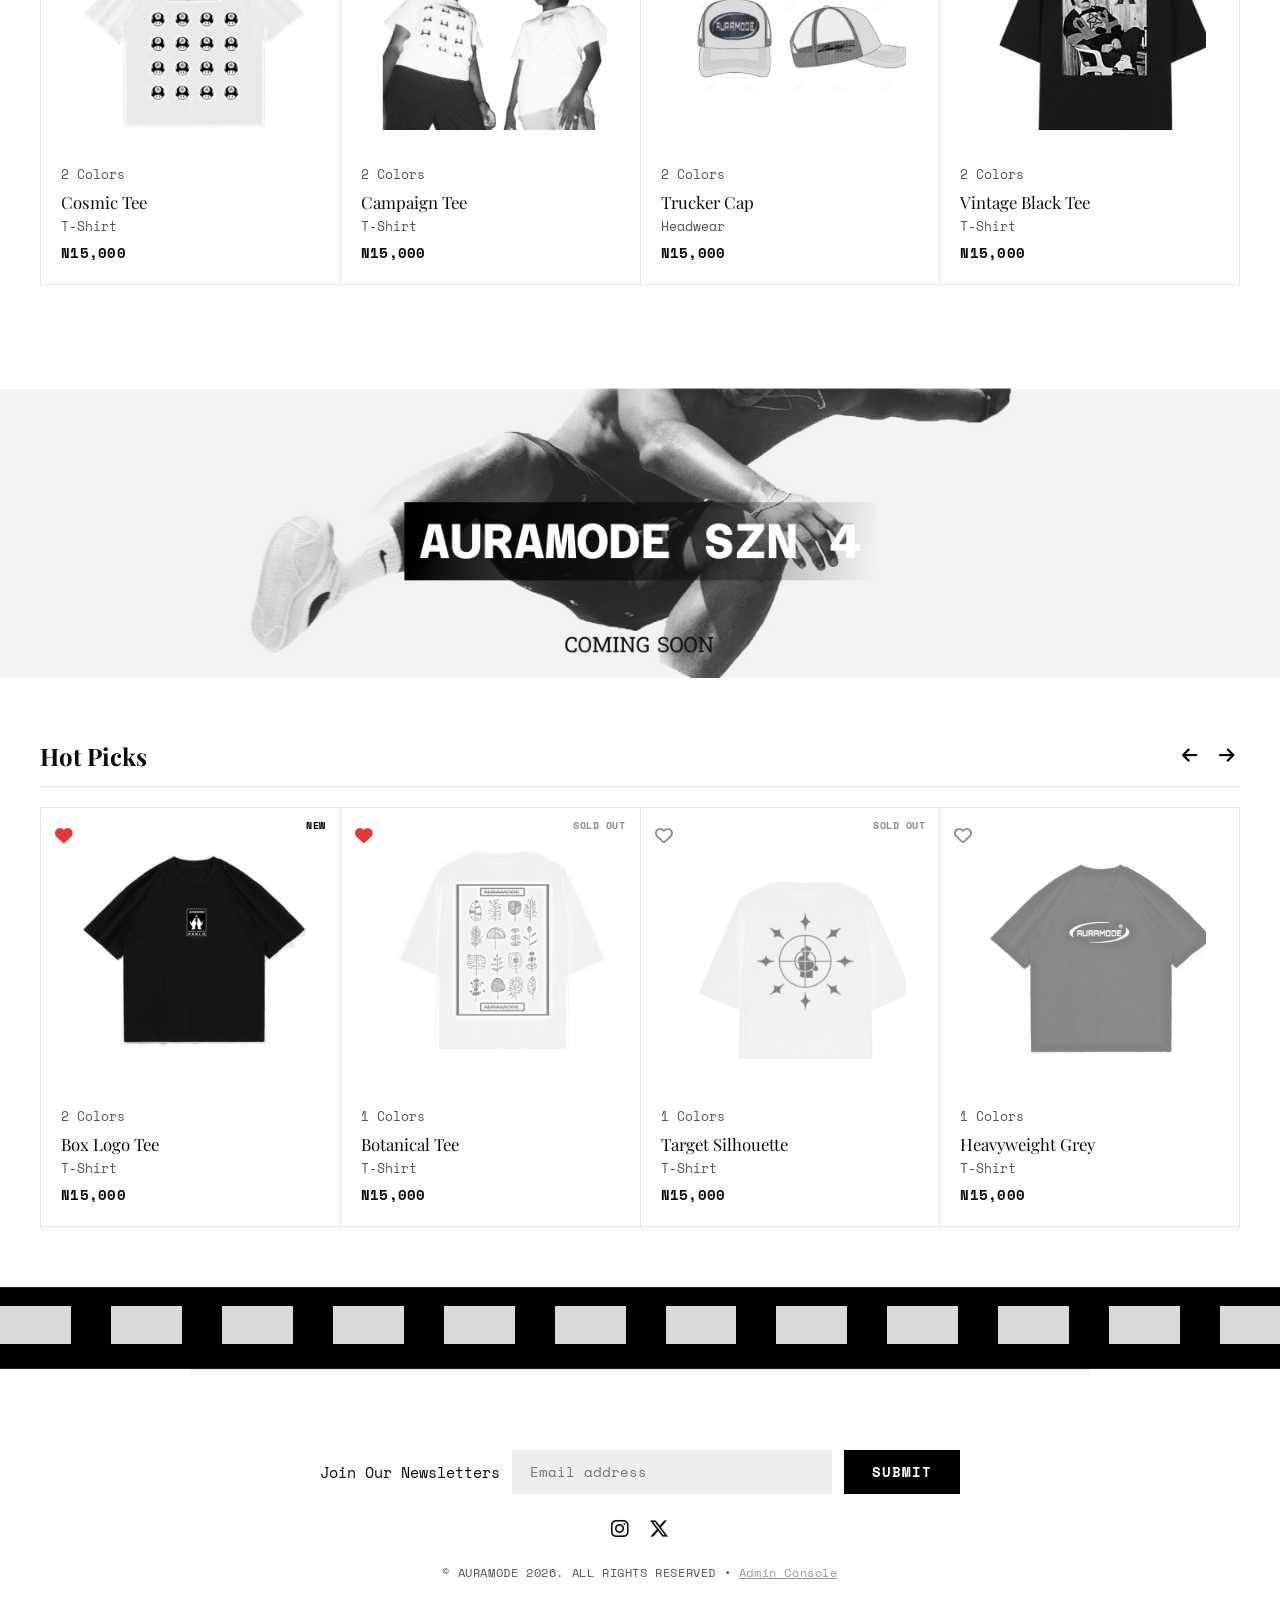
==== commit eaaab0b2: "feat: add comprehensive Admin Dashboard with inventory control and order fulfillment management" ====
--- a/index.html
+++ b/index.html
@@ -63,20 +63,29 @@
   <!-- Mobile Navigation Drawer -->
   <div class="drawer-overlay" id="drawerOverlay" onclick="toggleMobileMenu()"></div>
   <aside class="mobile-drawer" id="mobileDrawer">
-    <button class="drawer-close" onclick="toggleMobileMenu()" aria-label="Close Navigation"><i class="fas fa-times"></i></button>
-    <a href="index.html" class="drawer-logo">
-      <img src="assets/logo.png" alt="AURAMODE Logo">
-    </a>
+    <div class="drawer-header">
+      <a href="index.html" class="drawer-logo">
+        <img src="assets/logo.png" alt="AURAMODE Logo">
+      </a>
+      <button class="drawer-close" onclick="toggleMobileMenu()" aria-label="Close Navigation"><i class="fas fa-times"></i></button>
+    </div>
+    <div class="drawer-search-box">
+      <i class="fas fa-magnifying-glass"></i>
+      <input type="text" placeholder="Search products..." class="header-search-input" aria-label="Search">
+    </div>
     <ul>
-      <li><a href="shop.html?tag=new">New In</a></li>
-      <li><a href="shop.html">Shop</a></li>
-      <li><a href="shop.html?tag=collections">Collections</a></li>
-      <li><a href="shop.html?tag=sale">Sale</a></li>
-      <li><a href="wishlist.html">Wishlist</a></li>
-      <li><a href="account.html">My Account</a></li>
-      <li><a href="orders.html">My Orders</a></li>
-      <li><a href="about.html">About Us</a></li>
+      <li><a href="shop.html?tag=new">New In <i class="fas fa-chevron-right" style="font-size:0.65rem;opacity:0.4;"></i></a></li>
+      <li><a href="shop.html">Shop <i class="fas fa-chevron-right" style="font-size:0.65rem;opacity:0.4;"></i></a></li>
+      <li><a href="shop.html?tag=collections">Collections <i class="fas fa-chevron-right" style="font-size:0.65rem;opacity:0.4;"></i></a></li>
+      <li><a href="shop.html?tag=sale">Sale <i class="fas fa-chevron-right" style="font-size:0.65rem;opacity:0.4;"></i></a></li>
+      <li><a href="wishlist.html">Wishlist <i class="fas fa-chevron-right" style="font-size:0.65rem;opacity:0.4;"></i></a></li>
+      <li><a href="account.html">My Account <i class="fas fa-chevron-right" style="font-size:0.65rem;opacity:0.4;"></i></a></li>
+      <li><a href="orders.html">My Orders <i class="fas fa-chevron-right" style="font-size:0.65rem;opacity:0.4;"></i></a></li>
+      <li><a href="about.html">About Us <i class="fas fa-chevron-right" style="font-size:0.65rem;opacity:0.4;"></i></a></li>
     </ul>
+    <div class="mobile-drawer-footer">
+      <p>Â© AURAMODE 2026</p>
+    </div>
   </aside>
 
   <!-- Hero Section -->
@@ -109,17 +118,17 @@
 
   <!-- Shop By Category Section -->
   <section class="collections-section" style="margin-top: 60px;">
-    <div style="display: flex; justify-content: space-between; align-items: baseline; border-bottom: 1px solid var(--border-light); padding-bottom: 12px;">
-      <div>
+    <div class="section-header-row">
+      <div class="section-header-left">
         <h2 style="font-family: var(--font-serif); font-size: 1.5rem; display: inline-block; margin-right: 24px;">Shop By Category</h2>
-        <span style="font-size: 0.85rem; display: inline-flex; gap: 20px;">
+        <span class="category-links-inline">
           <a href="shop.html?category=wears" style="text-decoration: underline; font-weight: 700;">Wears</a>
           <a href="shop.html?category=accessories">Accessories</a>
-          <a href="shop.html?category=homedecor">Home Décor</a>
+          <a href="shop.html?category=homedecor">Home DÃ©cor</a>
           <a href="shop.html?category=periodicals">Periodicals</a>
         </span>
       </div>
-      <div>
+      <div class="section-header-right">
         <a href="shop.html" style="font-size: 0.85rem; text-decoration: underline; margin-right: 20px;">View All</a>
         <button onclick="scrollGrid('catGrid', -300)" class="action-icon-btn"><i class="fas fa-arrow-left"></i></button>
         <button onclick="scrollGrid('catGrid', 300)" class="action-icon-btn"><i class="fas fa-arrow-right"></i></button>
@@ -140,7 +149,7 @@
 
   <!-- Hot Picks Section -->
   <section class="collections-section">
-    <div style="display: flex; justify-content: space-between; align-items: center; border-bottom: 1px solid var(--border-light); padding-bottom: 12px;">
+    <div style="display: flex; justify-content: space-between; align-items: center; border-bottom: 1px solid var(--border-light); padding-bottom: 12px;" class="section-header-row">
       <h2 style="font-family: var(--font-serif); font-size: 1.5rem;">Hot Picks</h2>
       <div>
         <button onclick="scrollGrid('hotPicksGrid', -300)" class="action-icon-btn"><i class="fas fa-arrow-left"></i></button>
@@ -184,7 +193,7 @@
       <a href="https://twitter.com" target="_blank" rel="noopener" aria-label="X / Twitter"><i class="fab fa-x-twitter"></i></a>
     </div>
 
-    <p class="footer-copy">© AURAMODE 2026. ALL RIGHTS RESERVED</p>
+    <p class="footer-copy">© AURAMODE 2026. ALL RIGHTS RESERVED &bull; <a href="admin.html" style="text-decoration: underline; opacity: 0.6;">Admin Console</a></p>
   </footer>
 
   <script src="js/store.js"></script>
--- a/css/style.css
+++ b/css/style.css
@@ -1041,75 +1041,35 @@
   opacity: 1;
 }
 
-/* ---------------- Responsiveness ---------------- */
-@media (max-width: 1024px) {
-  .product-grid {
-    grid-template-columns: repeat(2, 1fr);
-  }
-  .product-detail-container, .cart-layout, .checkout-layout {
-    grid-template-columns: 1fr;
-  }
-  .categories-visual-row {
-    grid-template-columns: repeat(2, 1fr);
-  }
-}
-
-@media (max-width: 768px) {
-  .header-main {
-    padding: 12px 20px;
-  }
-  .nav-links, .search-box, .header-top {
-    display: none;
-  }
-  .mobile-menu-btn {
-    display: block;
-  }
-  .collections-grid {
-    grid-template-columns: 1fr;
-  }
-  .collection-card.szn-large {
-    grid-row: auto;
-  }
-  .product-grid {
-    grid-template-columns: 1fr;
-  }
-  .newsletter-form {
-    flex-direction: column;
-    align-items: stretch;
-  }
-  .newsletter-input {
-    width: 100%;
-  }
-  .product-gallery-quad {
-    grid-template-columns: 1fr;
-  }
-}
-
 /* ---------------- Mobile Navigation Drawer ---------------- */
 .drawer-overlay {
   display: none;
   position: fixed;
   inset: 0;
-  background: rgba(0, 0, 0, 0.5);
-  z-index: 200;
+  background: rgba(0, 0, 0, 0.55);
+  backdrop-filter: blur(2px);
+  -webkit-backdrop-filter: blur(2px);
+  z-index: 998;
 }
 
 .mobile-drawer {
   position: fixed;
   top: 0;
   left: 0;
-  width: 280px;
+  width: min(320px, 86vw);
   height: 100vh;
+  height: 100dvh;
   background: #ffffff;
-  z-index: 300;
-  padding: 24px 28px;
+  z-index: 999;
+  padding: 20px 24px;
   display: flex;
   flex-direction: column;
   transform: translateX(-100%);
-  transition: transform 0.3s ease;
+  transition: transform 0.3s cubic-bezier(0.16, 1, 0.3, 1);
   border-right: 1px solid var(--border-light);
   overflow-y: auto;
-  box-shadow: 4px 0 20px rgba(0, 0, 0, 0.08);
+  -webkit-overflow-scrolling: touch;
+  box-shadow: 4px 0 24px rgba(0, 0, 0, 0.12);
 }
 
 .mobile-drawer.open {
@@ -1120,20 +1080,33 @@
   display: block;
 }
 
+.drawer-header {
+  display: flex;
+  justify-content: space-between;
+  align-items: center;
+  margin-bottom: 20px;
+}
+
 .drawer-close {
-  align-self: flex-end;
   font-size: 1.3rem;
-  margin-bottom: 24px;
-  padding: 4px;
+  padding: 6px;
   color: var(--text-secondary);
   background: none;
   border: none;
   cursor: pointer;
+  display: flex;
+  align-items: center;
+  justify-content: center;
+  border-radius: 4px;
+}
+
+.drawer-close:hover {
+  color: #000000;
 }
 
 .mobile-drawer .drawer-logo {
-  margin-bottom: 28px;
   display: inline-block;
+  margin-bottom: 20px;
 }
 
 .mobile-drawer .drawer-logo img {
@@ -1141,16 +1114,39 @@
   object-fit: contain;
 }
 
+.drawer-search-box {
+  display: flex;
+  align-items: center;
+  background-color: var(--bg-input);
+  padding: 10px 14px;
+  border-radius: 2px;
+  gap: 10px;
+  margin-bottom: 20px;
+}
+
+.drawer-search-box input {
+  background: transparent;
+  border: none;
+  outline: none;
+  width: 100%;
+  font-size: 0.85rem;
+  font-family: inherit;
+  color: var(--text-primary);
+}
+
 .mobile-drawer ul {
   list-style: none;
   display: flex;
   flex-direction: column;
+  flex: 1;
 }
 
 .mobile-drawer ul li a {
-  display: block;
-  padding: 14px 0;
-  font-size: 0.9rem;
+  display: flex;
+  align-items: center;
+  justify-content: space-between;
+  padding: 13px 0;
+  font-size: 0.85rem;
   font-weight: 600;
   letter-spacing: 0.08em;
   text-transform: uppercase;
@@ -1164,4 +1160,786 @@
   opacity: 0.6;
 }
 
-
+.mobile-drawer-footer {
+  margin-top: auto;
+  padding-top: 20px;
+  border-top: 1px solid var(--border-light);
+  font-size: 0.78rem;
+  color: var(--text-secondary);
+}
+
+.mobile-drawer-footer a {
+  color: var(--text-primary);
+  font-weight: 600;
+}
+
+/* ---------------- Layout Helpers ---------------- */
+.account-grid-layout {
+  display: grid;
+  grid-template-columns: 280px 1fr;
+  gap: 48px;
+}
+
+/* ---------------- Responsive Breakpoints ---------------- */
+
+/* Tablets & Medium Screens (<= 1024px) */
+@media (max-width: 1024px) {
+  .product-grid {
+    grid-template-columns: repeat(2, 1fr);
+  }
+  .product-detail-container,
+  .cart-layout,
+  .checkout-layout {
+    grid-template-columns: 1fr;
+    gap: 32px;
+  }
+  .categories-visual-row {
+    grid-template-columns: repeat(2, 1fr);
+  }
+  .account-grid-layout {
+    grid-template-columns: 1fr;
+    gap: 32px;
+  }
+}
+
+/* Mobile Devices (<= 768px) */
+@media (max-width: 768px) {
+  /* Container Spacing */
+  .collections-section,
+  .cart-layout,
+  .checkout-layout,
+  .product-detail-container,
+  .breadcrumbs,
+  main,
+  section[style*="padding: 0 40px"],
+  main[style*="padding: 0 40px"] {
+    padding-left: 16px !important;
+    padding-right: 16px !important;
+  }
+
+  /* Header */
+  .header-main {
+    padding: 10px 16px;
+  }
+  .nav-links,
+  .search-box,
+  .header-top {
+    display: none;
+  }
+  .mobile-menu-btn {
+    display: flex;
+    align-items: center;
+    justify-content: center;
+    background: none;
+    border: none;
+    font-size: 1.3rem;
+    padding: 6px;
+    cursor: pointer;
+    color: var(--text-primary);
+  }
+  .brand-logo img {
+    height: 32px;
+  }
+  .header-actions {
+    gap: 12px;
+  }
+  .action-icon-btn {
+    font-size: 1.1rem;
+    padding: 4px;
+  }
+  .badge-count {
+    width: 15px;
+    height: 15px;
+    font-size: 0.6rem;
+    top: -3px;
+    right: -5px;
+  }
+
+  /* Top Banner */
+  .top-banner {
+    padding: 7px 12px;
+    font-size: 0.7rem;
+    letter-spacing: 0.04em;
+    text-align: center;
+    line-height: 1.4;
+  }
+
+  /* Typography */
+  h1.page-title {
+    font-size: 1.6rem;
+    margin-bottom: 16px;
+  }
+  h2.section-title {
+    font-size: 1.35rem;
+    margin: 28px 0 16px;
+  }
+
+  /* Hero Banner */
+  .hero-banner {
+    min-height: 380px;
+    padding: 28px 20px;
+  }
+  .hero-content h2 {
+    font-size: 1.35rem;
+    margin-bottom: 8px;
+  }
+  .hero-content p {
+    font-size: 0.8rem;
+    line-height: 1.5;
+    margin-bottom: 20px;
+  }
+  .btn-outline-white {
+    padding: 10px 20px;
+    font-size: 0.75rem;
+  }
+
+  /* Collections Grid */
+  .collections-grid {
+    grid-template-columns: 1fr;
+    gap: 12px;
+  }
+  .collection-card.szn-large {
+    grid-row: auto;
+  }
+  .collection-card img {
+    aspect-ratio: 16/9;
+    object-fit: cover;
+  }
+
+  /* Product Grid: 2-column mobile experience */
+  .product-grid {
+    grid-template-columns: repeat(2, 1fr) !important;
+    margin: 12px 0;
+  }
+  .product-card {
+    padding: 14px 10px 12px;
+  }
+  .product-thumb-container {
+    margin-bottom: 10px;
+  }
+  .product-card-title {
+    font-size: 0.8rem;
+    line-height: 1.3;
+    margin-bottom: 4px;
+    display: -webkit-box;
+    -webkit-line-clamp: 2;
+    -webkit-box-orient: vertical;
+    overflow: hidden;
+  }
+  .product-color-count {
+    font-size: 0.72rem;
+    margin-bottom: 2px;
+  }
+  .product-card-price {
+    font-size: 0.85rem;
+    font-weight: 700;
+  }
+  .badge-tag {
+    font-size: 0.58rem;
+    padding: 2px 4px;
+  }
+  .wishlist-toggle-btn {
+    font-size: 0.95rem;
+    top: 4px;
+    left: 4px;
+    padding: 4px;
+  }
+
+  /* Shop Controls & Filter Bar */
+  .shop-controls-bar {
+    padding: 12px 16px;
+    flex-direction: column;
+    align-items: stretch;
+    gap: 10px;
+  }
+  .filters-left {
+    display: flex;
+    gap: 8px;
+    width: 100%;
+    overflow-x: auto;
+    padding-bottom: 4px;
+    -webkit-overflow-scrolling: touch;
+    scrollbar-width: none;
+  }
+  .filters-left::-webkit-scrollbar {
+    display: none;
+  }
+  .filter-select {
+    flex-shrink: 0;
+    padding: 6px 10px;
+    font-size: 0.78rem;
+  }
+  .controls-right {
+    justify-content: space-between;
+    width: 100%;
+  }
+  .grid-view-toggles {
+    display: none;
+  }
+
+  /* Visual Categories */
+  .categories-visual-row {
+    padding: 12px 16px;
+    gap: 10px;
+  }
+  .category-visual-card p {
+    font-size: 0.75rem;
+    margin-top: 4px;
+  }
+
+  /* Product Details Page */
+  .product-info-panel {
+    padding-left: 0;
+  }
+  .product-info-panel h1 {
+    font-size: 1.6rem;
+  }
+  .product-info-panel .product-price-lg {
+    font-size: 1.2rem;
+    margin-bottom: 18px;
+  }
+  .product-gallery-quad {
+    grid-template-columns: 1fr;
+    gap: 8px;
+  }
+  .gallery-quad-item {
+    aspect-ratio: 1/1;
+  }
+
+  /* Cart Layout */
+  .cart-layout {
+    margin: 16px auto 40px;
+    gap: 24px;
+  }
+  .cart-item-card {
+    grid-template-columns: 80px 1fr;
+    padding: 12px;
+    gap: 12px;
+  }
+  .cart-item-img {
+    width: 80px;
+    height: 80px;
+  }
+  .cart-item-actions {
+    grid-column: 1 / -1;
+    display: flex;
+    justify-content: space-between;
+    align-items: center;
+    padding-top: 8px;
+    border-top: 1px solid var(--border-light);
+    margin-top: 4px;
+  }
+
+  /* Checkout Layout */
+  .checkout-layout {
+    margin: 16px auto 40px;
+    gap: 24px;
+  }
+  .form-row {
+    grid-template-columns: 1fr;
+    gap: 0;
+  }
+  .form-input {
+    padding: 12px 14px;
+    font-size: 0.88rem;
+  }
+
+  /* Orders Page */
+  .order-card-row {
+    flex-direction: column;
+    align-items: stretch;
+    gap: 14px;
+    padding: 18px 0;
+  }
+  .order-thumbs-cluster {
+    overflow-x: auto;
+    max-width: 100%;
+    padding-bottom: 6px;
+    gap: 10px;
+    -webkit-overflow-scrolling: touch;
+  }
+  .order-thumb-box {
+    width: 80px !important;
+    height: 80px !important;
+    flex-shrink: 0;
+  }
+  .order-details-col {
+    min-width: 0 !important;
+    width: 100%;
+    font-size: 0.84rem;
+    line-height: 1.8;
+  }
+
+  /* Newsletter & Footer */
+  .newsletter-section {
+    padding: 40px 16px;
+  }
+  .newsletter-form {
+    flex-direction: column;
+    align-items: stretch;
+    width: 100%;
+  }
+  .newsletter-input {
+    width: 100%;
+  }
+
+  /* Modals & Toasts */
+  .modal-content {
+    padding: 24px 18px;
+    max-width: 94vw;
+  }
+  .toast-notification {
+    left: 16px;
+    right: 16px;
+    bottom: 16px;
+    text-align: center;
+    font-size: 0.8rem;
+    padding: 10px 16px;
+  }
+}
+
+/* Extra Small Phones (<= 380px) */
+@media (max-width: 380px) {
+  .header-actions {
+    gap: 8px;
+  }
+  .brand-logo img {
+    height: 28px;
+  }
+  .action-icon-btn {
+    font-size: 1rem;
+    padding: 2px;
+  }
+  .product-grid {
+    grid-template-columns: repeat(2, 1fr) !important;
+  }
+  .product-card {
+    padding: 10px 8px 10px;
+  }
+  .product-card-title {
+    font-size: 0.74rem;
+  }
+  .product-card-price {
+    font-size: 0.78rem;
+  }
+}
+
+/* ---------------- Section Header Row Helpers ---------------- */
+.section-header-row {
+  display: flex;
+  justify-content: space-between;
+  align-items: baseline;
+  border-bottom: 1px solid var(--border-light);
+  padding-bottom: 12px;
+}
+
+.section-header-left {
+  display: flex;
+  align-items: baseline;
+  flex-wrap: wrap;
+  gap: 8px;
+}
+
+.section-header-right {
+  display: flex;
+  align-items: center;
+  flex-shrink: 0;
+}
+
+.category-links-inline {
+  font-size: 0.85rem;
+  display: inline-flex;
+  gap: 20px;
+}
+
+/* SZN4 banner responsive */
+.szn4-wide-banner img {
+  width: 100%;
+  display: block;
+}
+
+/* About Page */
+.about-hero-banner {
+  background: #111111;
+  padding: 100px 40px;
+  display: flex;
+  align-items: center;
+  justify-content: center;
+}
+
+.about-content-main {
+  max-width: 1000px;
+  margin: 60px auto;
+  padding: 0 40px;
+  line-height: 1.9;
+  font-size: 0.95rem;
+}
+
+@media (max-width: 768px) {
+  .section-header-row {
+    flex-direction: column;
+    gap: 10px;
+    align-items: stretch;
+  }
+  .section-header-left h2 {
+    font-size: 1.25rem !important;
+    margin-right: 0 !important;
+    width: 100%;
+    margin-bottom: 4px;
+  }
+  .category-links-inline {
+    font-size: 0.78rem;
+    gap: 12px;
+    flex-wrap: wrap;
+  }
+  .section-header-right {
+    justify-content: flex-end;
+  }
+  .collections-section {
+    padding: 0 16px !important;
+    margin-top: 32px !important;
+  }
+  .about-hero-banner {
+    padding: 60px 20px;
+  }
+  .about-hero-banner img {
+    max-height: 120px;
+  }
+  .about-content-main {
+    margin: 32px auto;
+    padding: 0 16px;
+    font-size: 0.88rem;
+    line-height: 1.7;
+  }
+  .about-content-main .page-title {
+    font-size: 1.5rem;
+    margin-bottom: 20px;
+  }
+  .account-main {
+    padding: 0 16px !important;
+    margin: 16px auto 40px !important;
+  }
+  .orders-main {
+    padding: 0 16px !important;
+    margin: 16px auto 40px !important;
+  }
+}
+
+/* ---------------- ADMIN DASHBOARD STYLES ---------------- */
+.admin-header-bar {
+  background: #000000;
+  color: #ffffff;
+  padding: 14px 40px;
+  display: flex;
+  justify-content: space-between;
+  align-items: center;
+  border-bottom: 1px solid #222;
+}
+
+.admin-brand-left {
+  display: flex;
+  align-items: center;
+  gap: 16px;
+}
+
+.admin-logo-img {
+  height: 28px;
+  filter: brightness(0) invert(1);
+}
+
+.admin-badge-pill {
+  font-size: 0.7rem;
+  background: #222;
+  color: #fff;
+  padding: 4px 10px;
+  letter-spacing: 0.12em;
+  font-weight: 700;
+  border: 1px solid #444;
+}
+
+.admin-user-pill {
+  font-size: 0.8rem;
+  color: #ccc;
+  display: flex;
+  align-items: center;
+  gap: 16px;
+}
+
+.admin-user-pill strong {
+  color: #fff;
+}
+
+.btn-store-link {
+  color: #fff;
+  border: 1px solid #444;
+  padding: 6px 14px;
+  font-size: 0.75rem;
+  letter-spacing: 0.05em;
+  display: inline-flex;
+  align-items: center;
+  gap: 6px;
+  transition: all 0.2s;
+}
+
+.btn-store-link:hover {
+  background: #ffffff;
+  color: #000000;
+}
+
+.admin-subnav {
+  background: #ffffff;
+  border-bottom: 1px solid var(--border-light);
+  padding: 0 40px;
+  display: flex;
+  gap: 32px;
+}
+
+.admin-nav-tab {
+  padding: 16px 0;
+  font-size: 0.85rem;
+  font-weight: 700;
+  letter-spacing: 0.08em;
+  text-transform: uppercase;
+  color: var(--text-secondary);
+  border-bottom: 2px solid transparent;
+  cursor: pointer;
+  background: none;
+  display: flex;
+  align-items: center;
+  gap: 8px;
+}
+
+.admin-nav-tab.active {
+  color: var(--text-primary);
+  border-bottom-color: #000000;
+}
+
+.admin-nav-tab:hover {
+  color: var(--text-primary);
+}
+
+.admin-wrapper {
+  max-width: 1440px;
+  margin: 32px auto 80px;
+  padding: 0 40px;
+}
+
+.kpi-grid {
+  display: grid;
+  grid-template-columns: repeat(auto-fit, minmax(200px, 1fr));
+  gap: 20px;
+  margin-bottom: 32px;
+}
+
+.kpi-card {
+  background: #ffffff;
+  border: 1px solid var(--border-light);
+  padding: 20px 24px;
+  display: flex;
+  flex-direction: column;
+  justify-content: space-between;
+}
+
+.kpi-title {
+  font-size: 0.75rem;
+  letter-spacing: 0.08em;
+  text-transform: uppercase;
+  color: var(--text-secondary);
+  margin-bottom: 8px;
+}
+
+.kpi-value {
+  font-family: var(--font-serif);
+  font-size: 1.8rem;
+  font-weight: 700;
+  color: var(--text-primary);
+}
+
+.kpi-sub {
+  font-size: 0.75rem;
+  color: var(--text-muted);
+  margin-top: 6px;
+}
+
+.admin-card {
+  background: #ffffff;
+  border: 1px solid var(--border-light);
+  margin-bottom: 32px;
+}
+
+.admin-card-header {
+  padding: 18px 24px;
+  border-bottom: 1px solid var(--border-light);
+  display: flex;
+  justify-content: space-between;
+  align-items: center;
+  flex-wrap: wrap;
+  gap: 16px;
+}
+
+.admin-card-header h2 {
+  font-family: var(--font-serif);
+  font-size: 1.25rem;
+  margin: 0;
+}
+
+.admin-filter-bar {
+  display: flex;
+  gap: 12px;
+  align-items: center;
+  flex-wrap: wrap;
+}
+
+.admin-search-input {
+  border: 1px solid var(--border-light);
+  padding: 8px 14px;
+  font-size: 0.85rem;
+  min-width: 240px;
+  background: #fafafa;
+}
+
+.admin-select-filter {
+  border: 1px solid var(--border-light);
+  padding: 8px 14px;
+  font-size: 0.85rem;
+  background: #fafafa;
+  cursor: pointer;
+}
+
+.admin-table {
+  width: 100%;
+  border-collapse: collapse;
+  text-align: left;
+  font-size: 0.85rem;
+}
+
+.admin-table th {
+  background: #fafafa;
+  padding: 12px 18px;
+  font-weight: 700;
+  letter-spacing: 0.05em;
+  text-transform: uppercase;
+  font-size: 0.75rem;
+  border-bottom: 1px solid var(--border-light);
+  color: var(--text-secondary);
+}
+
+.admin-table td {
+  padding: 14px 18px;
+  border-bottom: 1px solid var(--border-light);
+  vertical-align: middle;
+}
+
+.admin-table tr:hover {
+  background: #fbfbfb;
+}
+
+/* Status Pill Indicators */
+.status-pill {
+  display: inline-block;
+  padding: 4px 10px;
+  font-size: 0.7rem;
+  font-weight: 700;
+  letter-spacing: 0.05em;
+  text-transform: uppercase;
+}
+
+.status-paid {
+  background: #e8f5e9;
+  color: #2e7d32;
+}
+
+.status-processing {
+  background: #fff8e1;
+  color: #f57f17;
+}
+
+.status-sent {
+  background: #e3f2fd;
+  color: #1565c0;
+}
+
+.status-delivered {
+  background: #e0f2f1;
+  color: #00695c;
+}
+
+.status-cancelled {
+  background: #ffebee;
+  color: #c62828;
+}
+
+.stock-in {
+  color: #2e7d32;
+  font-weight: 600;
+}
+
+.stock-low {
+  color: #f57f17;
+  font-weight: 600;
+}
+
+.stock-out {
+  color: #c62828;
+  font-weight: 600;
+}
+
+.admin-actions-cell {
+  display: flex;
+  gap: 8px;
+  align-items: center;
+}
+
+.btn-admin-action {
+  padding: 6px 12px;
+  border: 1px solid var(--border-light);
+  font-size: 0.75rem;
+  font-weight: 600;
+  cursor: pointer;
+  background: #ffffff;
+  transition: all 0.15s;
+}
+
+.btn-admin-action:hover {
+  background: #000000;
+  color: #ffffff;
+  border-color: #000000;
+}
+
+.btn-admin-danger {
+  color: #c62828;
+}
+
+.btn-admin-danger:hover {
+  background: #c62828;
+  color: #ffffff;
+  border-color: #c62828;
+}
+
+.admin-thumb {
+  width: 44px;
+  height: 44px;
+  object-fit: contain;
+  background: #fafafa;
+  border: 1px solid var(--border-light);
+}
+
+@media (max-width: 900px) {
+  .admin-header-bar {
+    padding: 12px 16px;
+    flex-direction: column;
+    gap: 12px;
+    align-items: flex-start;
+  }
+  .admin-subnav {
+    padding: 0 16px;
+    gap: 16px;
+    overflow-x: auto;
+  }
+  .admin-wrapper {
+    padding: 0 16px;
+  }
+}
+
+
+
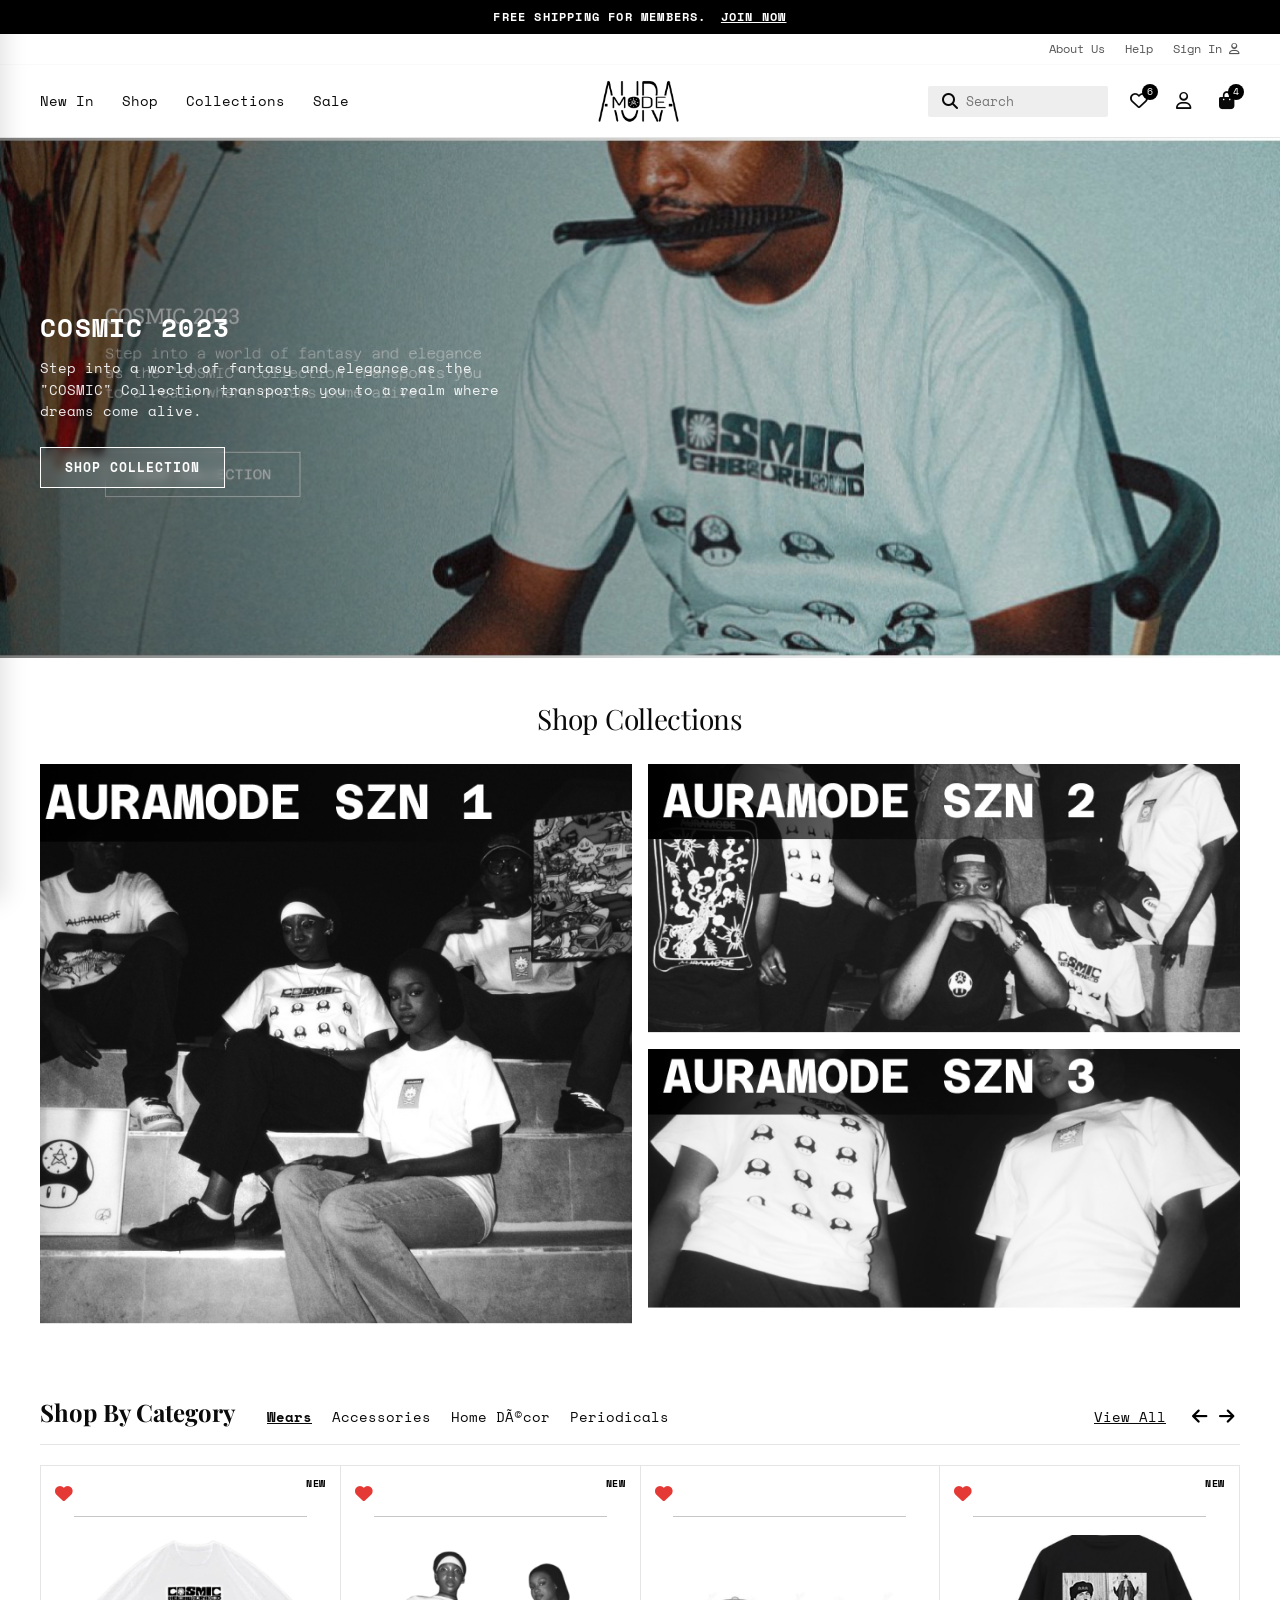
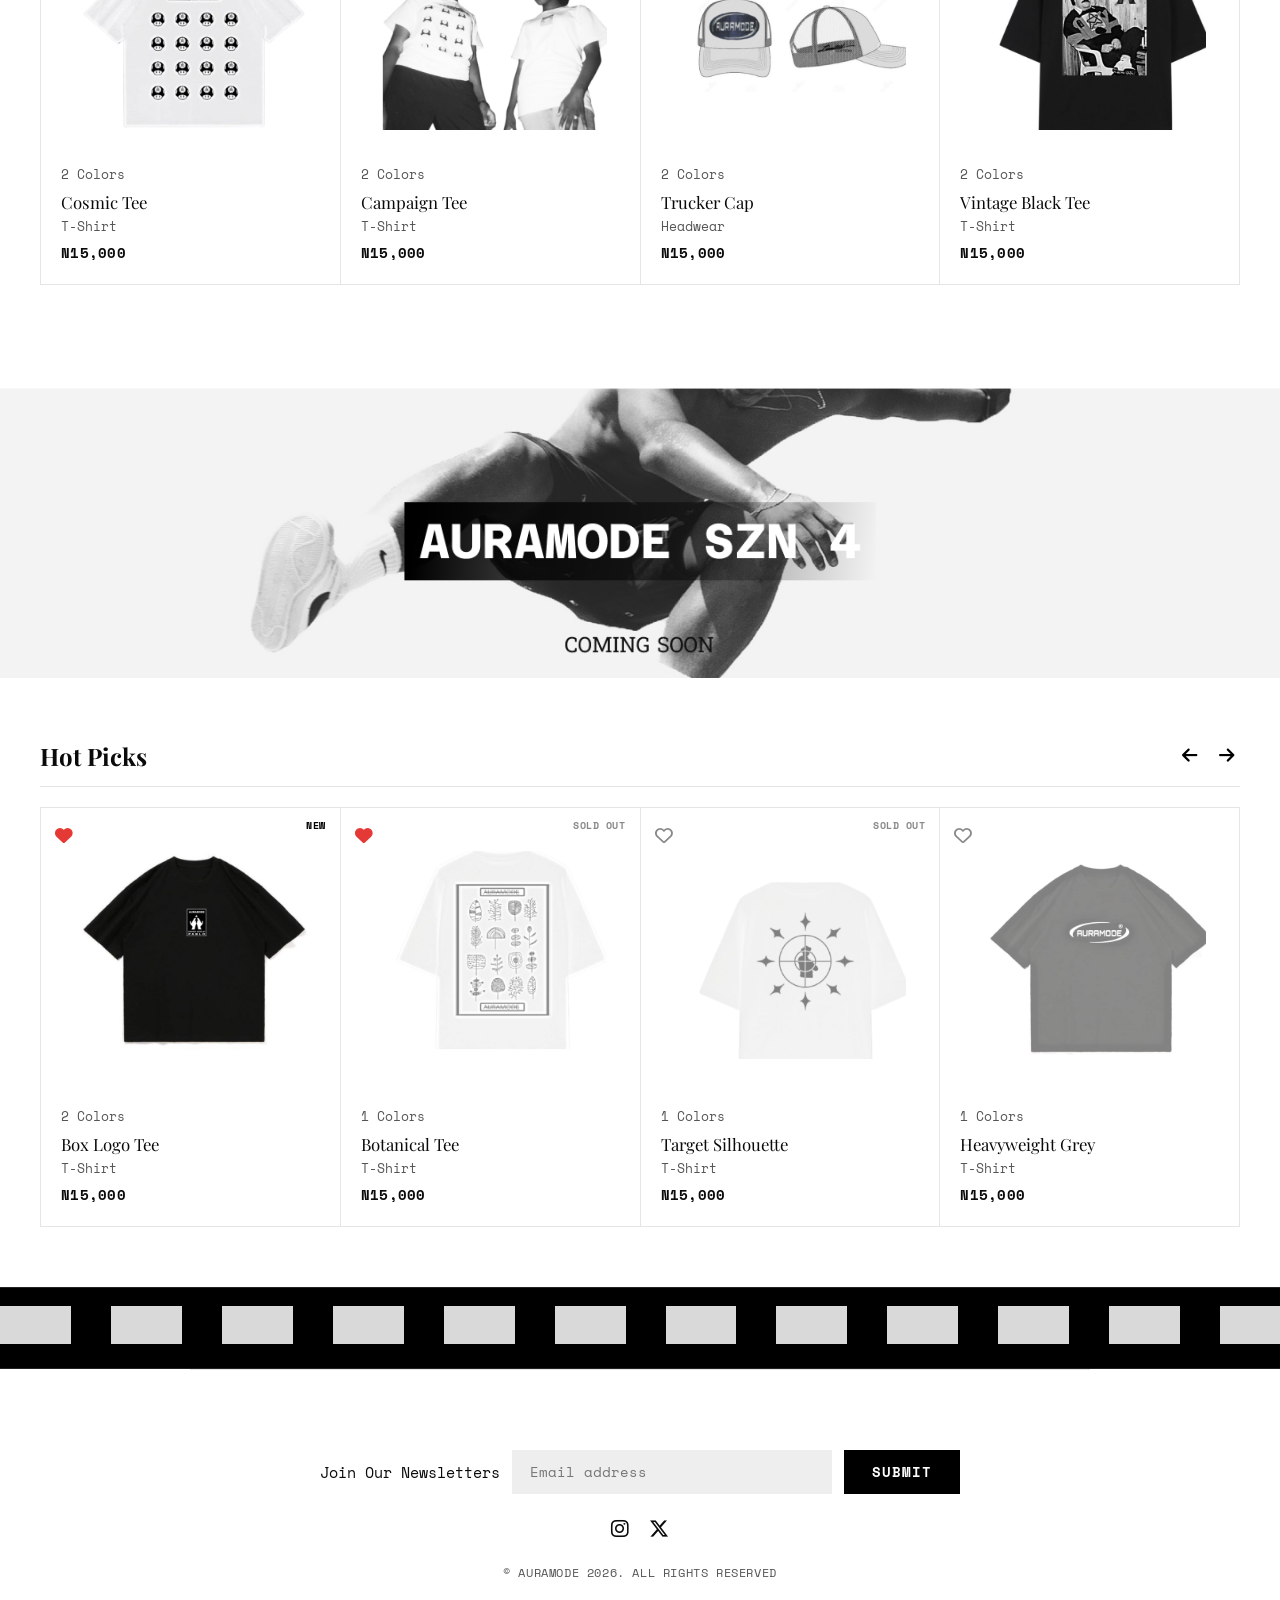
==== commit c5e170d7: "security: remove hardcoded demo credentials, address, and protect admin and account routes" ====
--- a/index.html
+++ b/index.html
@@ -193,7 +193,7 @@
       <a href="https://twitter.com" target="_blank" rel="noopener" aria-label="X / Twitter"><i class="fab fa-x-twitter"></i></a>
     </div>
 
-    <p class="footer-copy">© AURAMODE 2026. ALL RIGHTS RESERVED &bull; <a href="admin.html" style="text-decoration: underline; opacity: 0.6;">Admin Console</a></p>
+    <p class="footer-copy">© AURAMODE 2026. ALL RIGHTS RESERVED</p>
   </footer>
 
   <script src="js/store.js"></script>
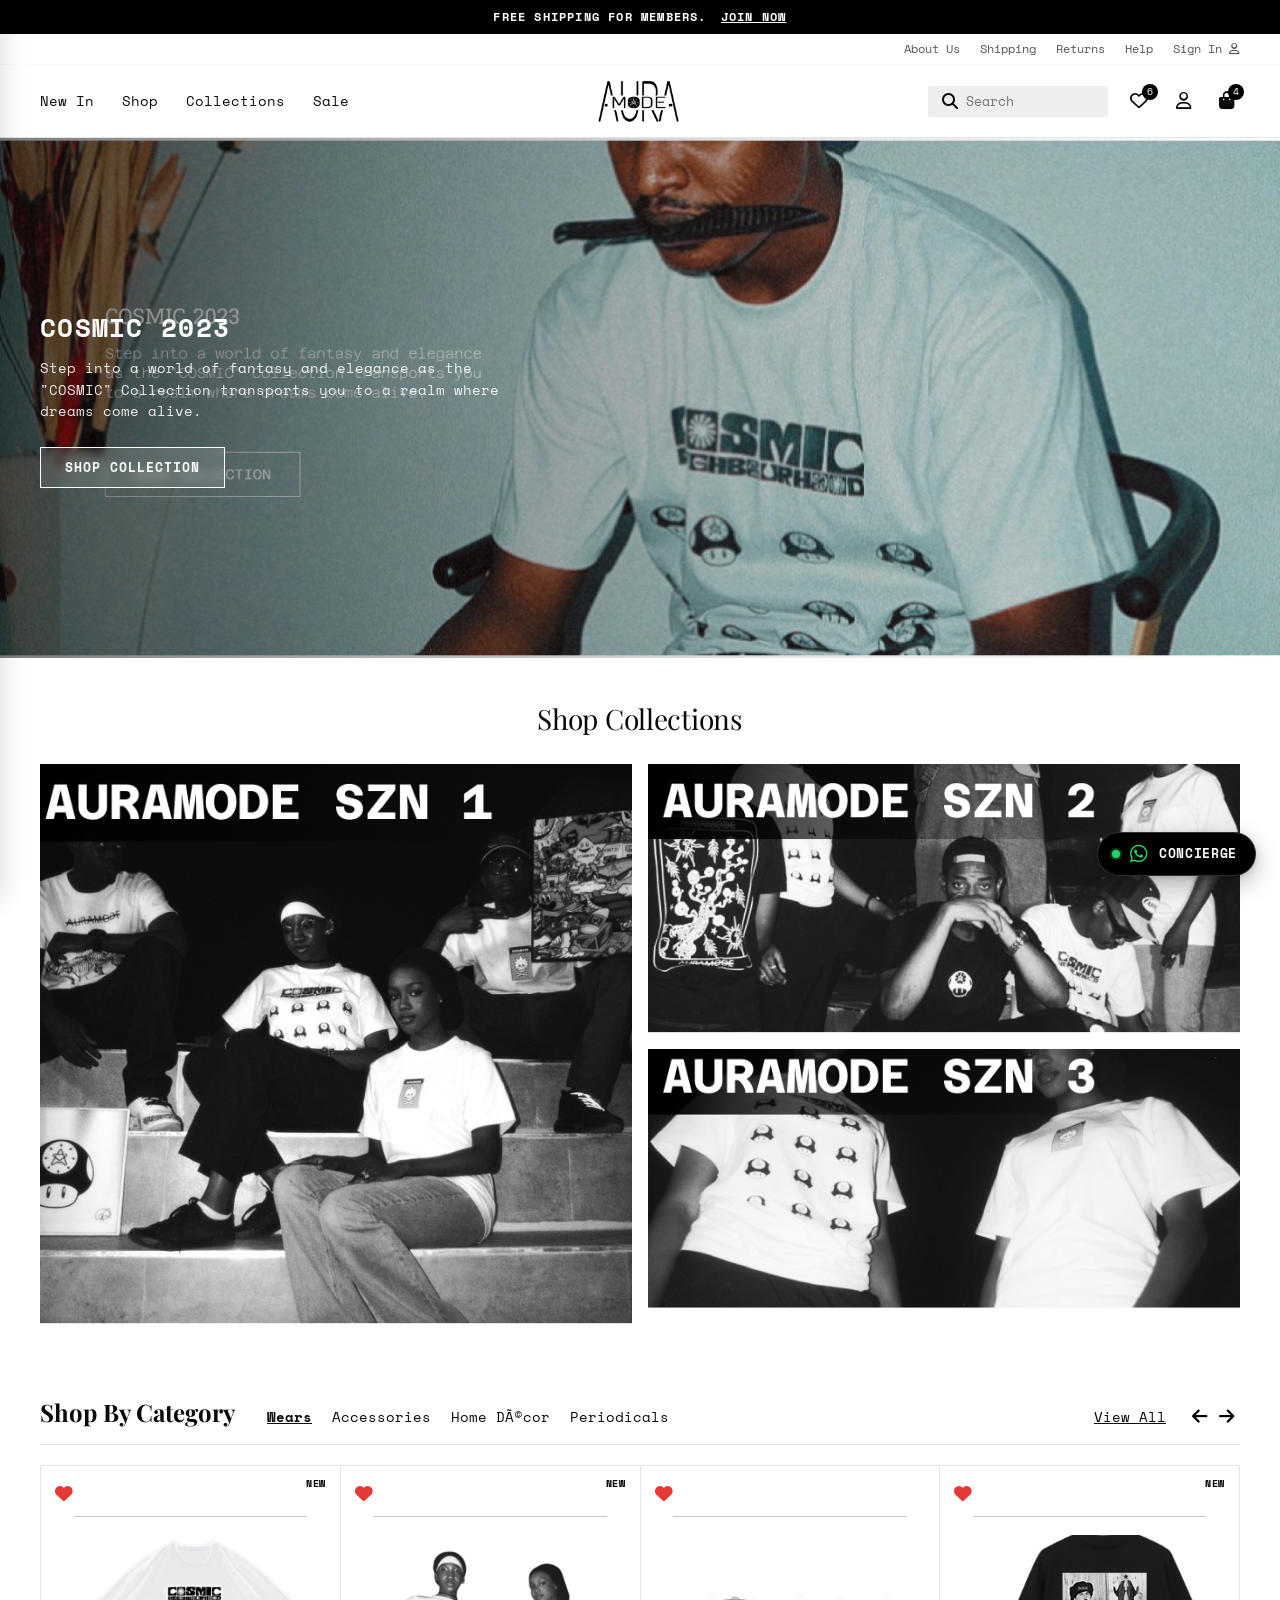
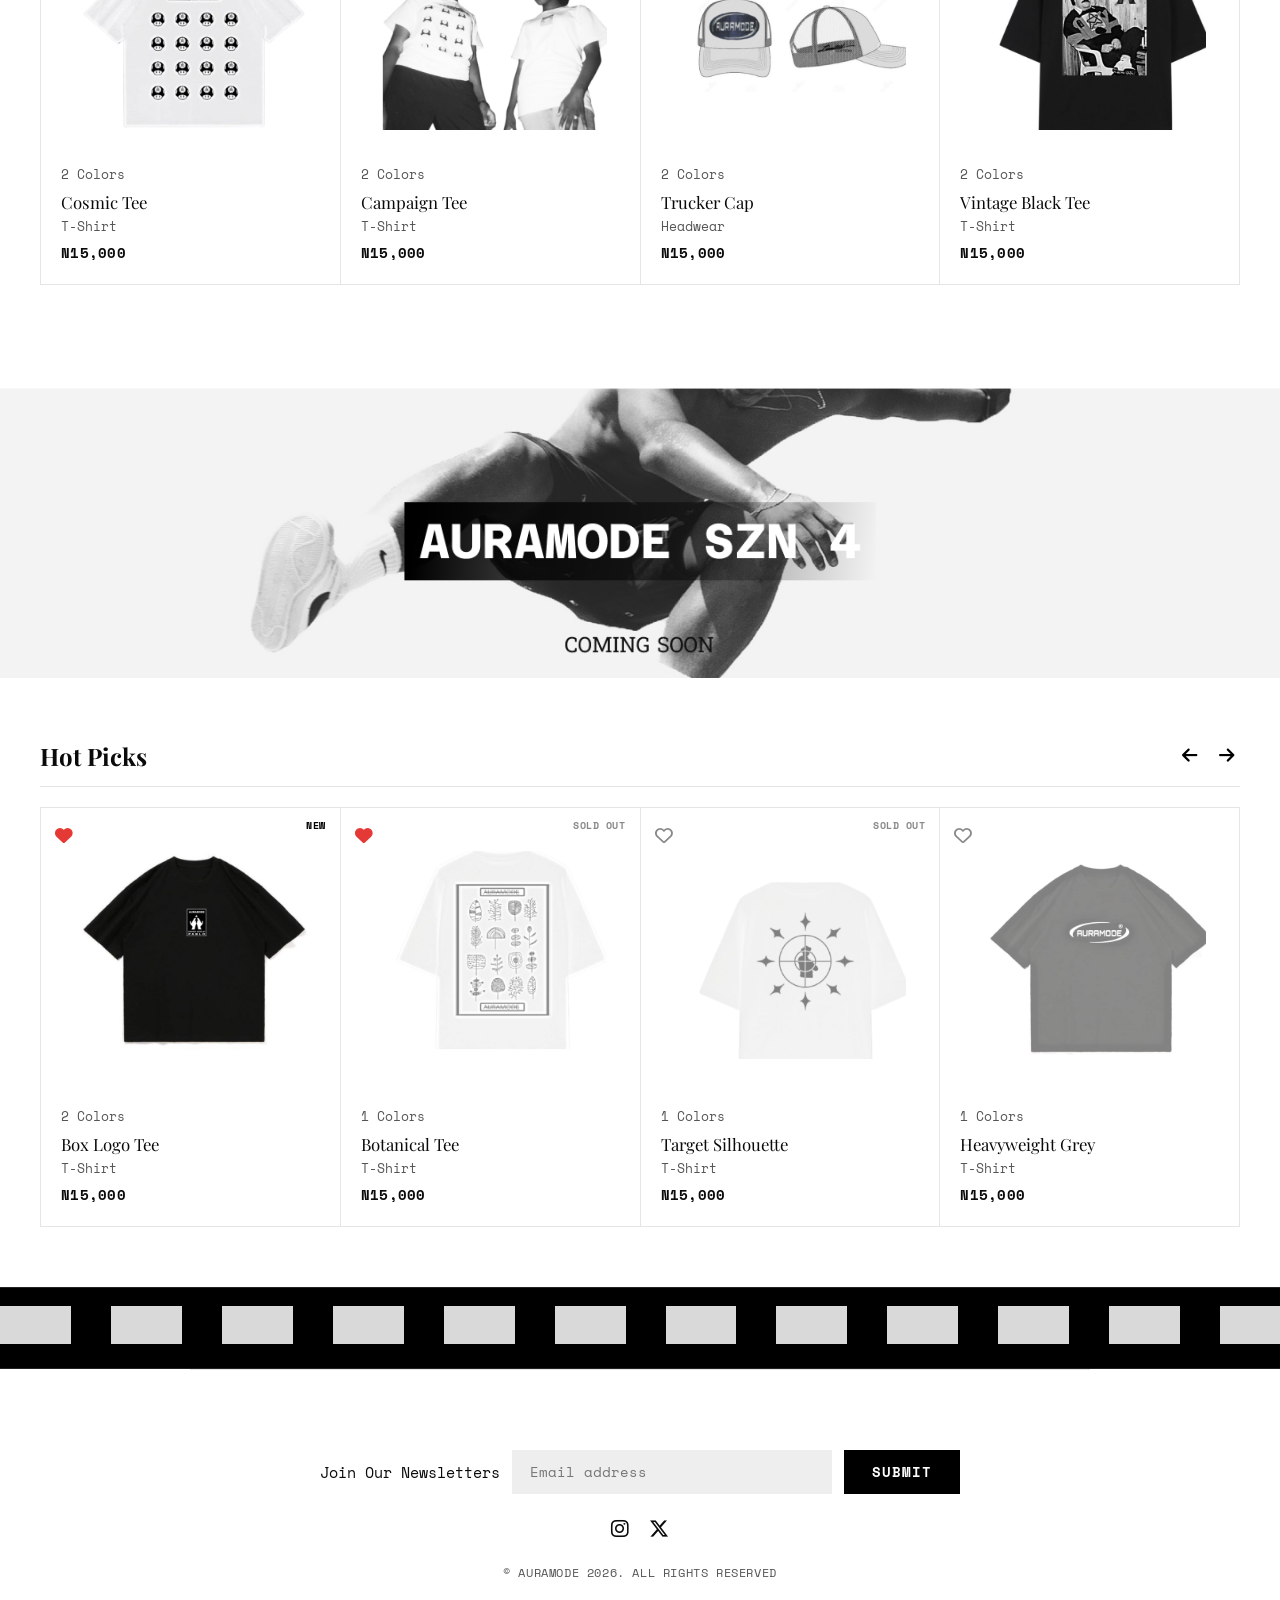
==== commit 905ffb3c: "feat: add WhatsApp live concierge, shipping and exchange policies, buyer protection, and social Open" ====
--- a/index.html
+++ b/index.html
@@ -1,9 +1,26 @@
-﻿<!DOCTYPE html>
+<!DOCTYPE html>
 <html lang="en">
 <head>
   <meta charset="UTF-8">
   <meta name="viewport" content="width=device-width, initial-scale=1.0">
-  <title>AURAMODE | High Fashion & Avant-Garde Streetwear</title>
+  <title>AURAMODE | Contemporary Avant-Garde Streetwear</title>
+  <meta name="description" content="AURAMODE — Contemporary avant-garde luxury streetwear. Handcrafted heavyweight drops, minimal brutalist silhouettes, and signature graphics made in Abuja, Nigeria.">
+  <meta name="theme-color" content="#000000">
+
+  <!-- Open Graph / Facebook / WhatsApp -->
+  <meta property="og:type" content="website">
+  <meta property="og:site_name" content="AURAMODE">
+  <meta property="og:title" content="AURAMODE | The Archetype of Everyday Luxury">
+  <meta property="og:description" content="Contemporary avant-garde streetwear. Handcrafted heavyweight drops, minimal brutalist silhouettes, and signature graphics.">
+  <meta property="og:image" content="https://auramode.onrender.com/assets/banner-seated.png">
+  <meta property="og:url" content="https://auramode.onrender.com">
+
+  <!-- Twitter / X -->
+  <meta name="twitter:card" content="summary_large_image">
+  <meta name="twitter:title" content="AURAMODE | The Archetype of Everyday Luxury">
+  <meta name="twitter:description" content="Contemporary avant-garde streetwear. Handcrafted heavyweight drops, minimal brutalist silhouettes, and signature graphics.">
+  <meta name="twitter:image" content="https://auramode.onrender.com/assets/banner-seated.png">
+
   <link rel="stylesheet" href="https://cdnjs.cloudflare.com/ajax/libs/font-awesome/6.4.0/css/all.min.css">
   <link rel="stylesheet" href="css/style.css">
   <link rel="icon" type="image/png" href="assets/logo.png">
@@ -19,8 +36,10 @@
   <header class="site-header">
     <div class="header-top">
       <a href="about.html">About Us</a>
+      <a href="about.html#shipping">Shipping</a>
+      <a href="about.html#returns">Returns</a>
       <a href="about.html#help">Help</a>
-      <a href="account.html" class="user-greeting">Hi, Sherlock <i class="fas fa-user-circle"></i></a>
+      <a href="login.html" class="user-greeting">Sign In <i class="far fa-user"></i></a>
     </div>
     <div class="header-main">
       <button class="mobile-menu-btn" onclick="toggleMobileMenu()" aria-label="Toggle Navigation">
--- a/css/style.css
+++ b/css/style.css
@@ -1941,5 +1941,140 @@
   }
 }
 
-
-
+/* ---------------- FLOATING WHATSAPP CONCIERGE ---------------- */
+.whatsapp-floating-btn {
+  position: fixed;
+  bottom: 24px;
+  right: 24px;
+  background: #000000;
+  color: #ffffff;
+  display: inline-flex;
+  align-items: center;
+  gap: 10px;
+  padding: 11px 18px 11px 14px;
+  border-radius: 9999px;
+  box-shadow: 0 8px 24px rgba(0, 0, 0, 0.28), 0 2px 6px rgba(0, 0, 0, 0.12);
+  border: 1px solid rgba(255, 255, 255, 0.18);
+  font-size: 0.82rem;
+  font-weight: 600;
+  letter-spacing: 0.05em;
+  text-transform: uppercase;
+  text-decoration: none;
+  z-index: 9999;
+  transition: transform 0.2s cubic-bezier(0.16, 1, 0.3, 1), box-shadow 0.2s, background-color 0.2s;
+  cursor: pointer;
+}
+
+.whatsapp-floating-btn:hover {
+  background: #111111;
+  transform: translateY(-3px) scale(1.02);
+  box-shadow: 0 12px 30px rgba(0, 0, 0, 0.36);
+  color: #ffffff;
+}
+
+.whatsapp-floating-btn i.fa-whatsapp {
+  font-size: 1.25rem;
+  color: #25d366;
+}
+
+.whatsapp-status-dot {
+  width: 8px;
+  height: 8px;
+  background-color: #25d366;
+  border-radius: 50%;
+  box-shadow: 0 0 0 2px rgba(37, 211, 102, 0.3);
+  animation: pulseDot 2s infinite ease-in-out;
+}
+
+@keyframes pulseDot {
+  0%, 100% {
+    transform: scale(1);
+    opacity: 1;
+  }
+  50% {
+    transform: scale(1.3);
+    opacity: 0.6;
+  }
+}
+
+@media (max-width: 600px) {
+  .whatsapp-floating-btn {
+    bottom: 20px;
+    right: 16px;
+    padding: 10px 14px;
+    font-size: 0.75rem;
+    gap: 8px;
+  }
+}
+
+/* ---------------- CHECKOUT TRUST & POLICY CARDS ---------------- */
+.checkout-guarantee-card {
+  margin-top: 24px;
+  padding: 18px;
+  border: 1px solid var(--border-light);
+  background: #fafafa;
+  font-size: 0.8rem;
+  line-height: 1.6;
+}
+
+.checkout-guarantee-grid {
+  display: grid;
+  grid-template-columns: repeat(3, 1fr);
+  gap: 16px;
+  margin-top: 10px;
+}
+
+.checkout-guarantee-item {
+  display: flex;
+  align-items: flex-start;
+  gap: 10px;
+}
+
+.checkout-guarantee-item i {
+  font-size: 1rem;
+  color: #111;
+  margin-top: 2px;
+}
+
+@media (max-width: 768px) {
+  .checkout-guarantee-grid {
+    grid-template-columns: 1fr;
+    gap: 12px;
+  }
+}
+
+/* ---------------- SHIPPING & RETURNS POLICY SECTIONS ---------------- */
+.policy-card {
+  background: #ffffff;
+  border: 1px solid var(--border-light);
+  padding: 24px;
+  margin-bottom: 24px;
+  border-radius: 2px;
+}
+
+.policy-badge {
+  display: inline-block;
+  background: #000000;
+  color: #ffffff;
+  padding: 4px 10px;
+  font-size: 0.7rem;
+  font-weight: 700;
+  letter-spacing: 0.08em;
+  text-transform: uppercase;
+  margin-bottom: 12px;
+}
+
+.policy-timeline-row {
+  display: flex;
+  justify-content: space-between;
+  border-bottom: 1px solid #f0f0f0;
+  padding: 10px 0;
+  font-size: 0.85rem;
+}
+
+.policy-timeline-row:last-child {
+  border-bottom: none;
+}
+
+
+
